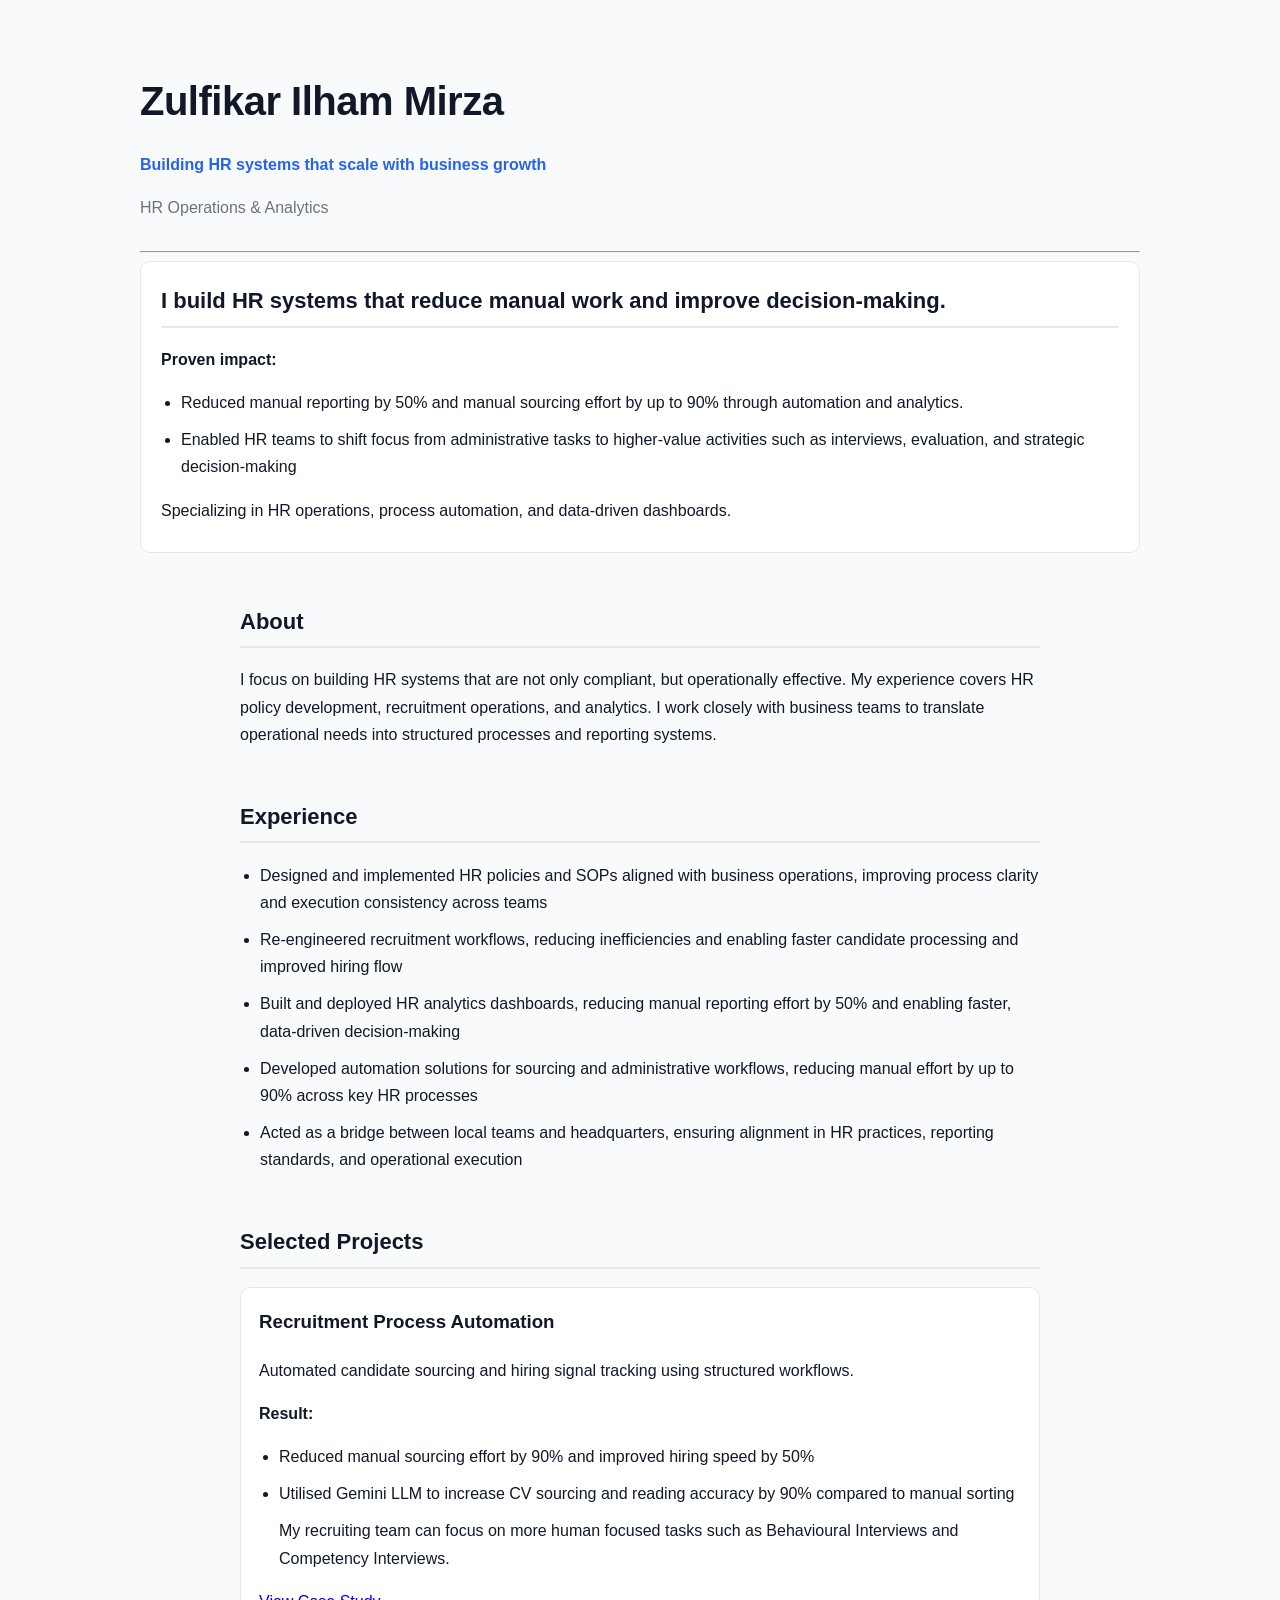
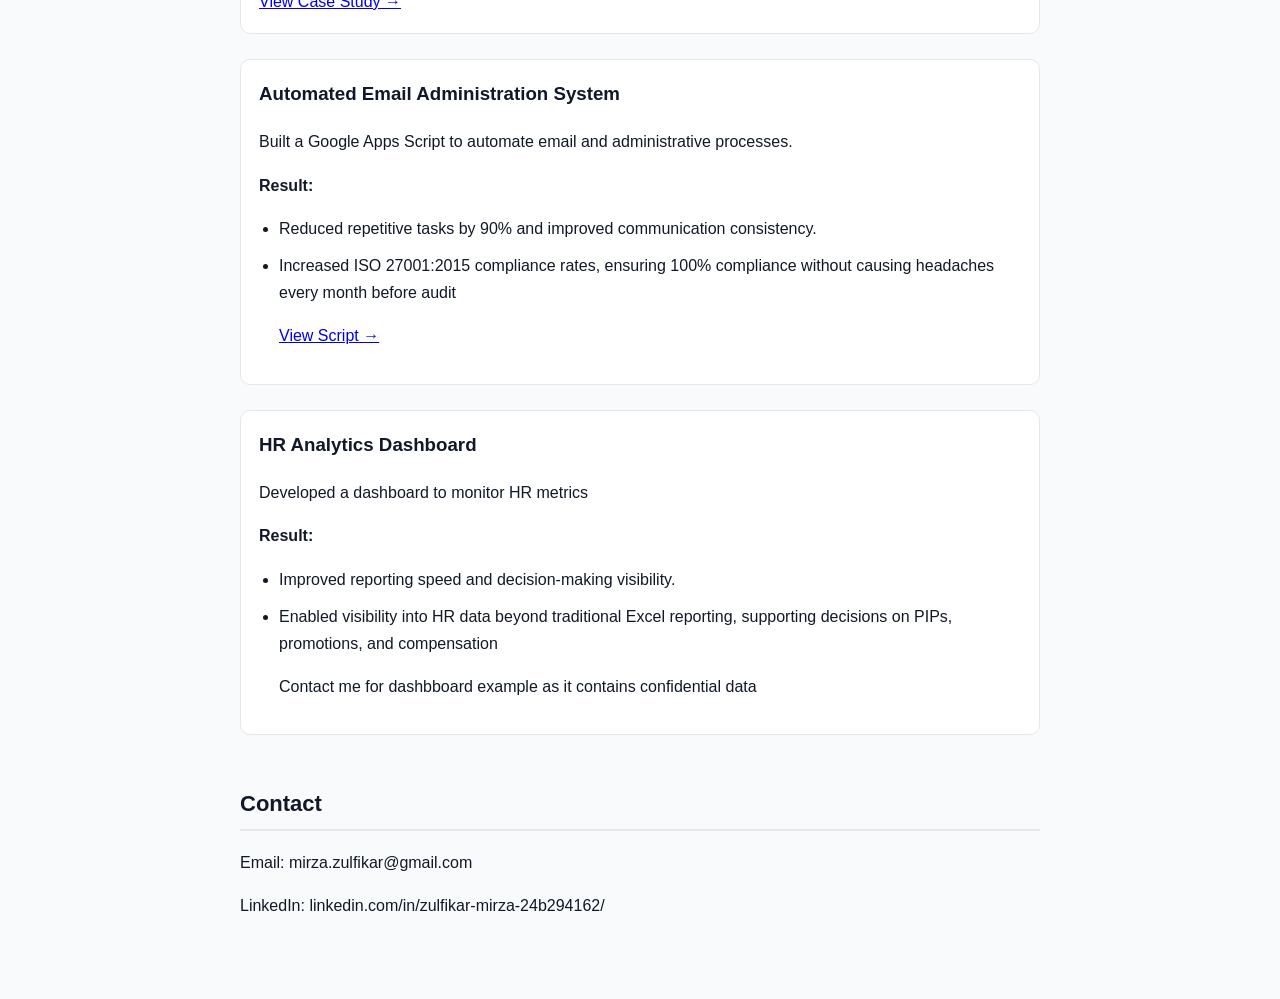
==== index.html @ e46f92af "Update index.html" ====
<!DOCTYPE html>
<html>
<head>
    <title>Zulfikar Ilham Mirza - Portfolio</title>
    <link rel="stylesheet" href="style.css">
</head>

<body>

    <header>
        <h1>Zulfikar Ilham Mirza</h1>
        <p style="color:#2563eb; font-weight:600;">
    Building HR systems that scale with business growth
</p>
        <p>HR Operations & Analytics</p>
        
    </header>
<hr>
    <section class="highlight">
    <h2>I build HR systems that reduce manual work and improve decision-making.</h2>
    
    <p><strong>Proven impact:</strong> 
       <ul>
        <li>Reduced manual reporting by 50% and manual sourcing effort by up to 90% through automation and analytics.</li>
        <li>Enabled HR teams to shift focus from administrative tasks to higher-value activities such as interviews, evaluation, and strategic decision-making</li>    
       </ul> 
        </p>
    
    <p>Specializing in HR operations, process automation, and data-driven dashboards.</p>
</section>
        
    <main>

        <section>
            <h2>About</h2>
            <p>
                I focus on building HR systems that are not only compliant, but operationally effective.
                My experience covers HR policy development, recruitment operations, and analytics.
                I work closely with business teams to translate operational needs into structured processes and reporting systems.
            </p>
        </section>

        <section>
            <section>
    <h2>Experience</h2>

    <ul>
        <li>
            Designed and implemented HR policies and SOPs aligned with business operations, improving process clarity and execution consistency across teams
        </li>

        <li>
            Re-engineered recruitment workflows, reducing inefficiencies and enabling faster candidate processing and improved hiring flow
        </li>

        <li>
            Built and deployed HR analytics dashboards, reducing manual reporting effort by 50% and enabling faster, data-driven decision-making
        </li>

        <li>
            Developed automation solutions for sourcing and administrative workflows, reducing manual effort by up to 90% across key HR processes
        </li>

        <li>
            Acted as a bridge between local teams and headquarters, ensuring alignment in HR practices, reporting standards, and operational execution
        </li>
    </ul>

</section>
            </ul>
        </section>

        <section>
            <h2>Selected Projects</h2>

            <div class="project">
                <h3>Recruitment Process Automation</h3>
                <p>Automated candidate sourcing and hiring signal tracking using structured workflows.</p>
                <p><strong>Result:</strong> 
                    <ul>
                        <li>Reduced manual sourcing effort by 90% and improved hiring speed by 50%</li>
                        <li>Utilised Gemini LLM to increase CV sourcing and reading accuracy by 90% compared to manual sorting</li>
                        <lu>My recruiting team can focus on more human focused tasks such as Behavioural Interviews and Competency Interviews.</lu>
                    </ul>
                    </p>
                <a href="recruitment-automation.html">View Case Study →</a>
            </div>

            <div class="project">
                <h3>Automated Email Administration System</h3>
                <p>Built a Google Apps Script to automate email and administrative processes.</p>
                <p><strong>Result:</strong> 
                <ul>
                    <li>Reduced repetitive tasks by 90% and improved communication consistency.</li>
                    <li>Increased ISO 27001:2015 compliance rates, ensuring 100% compliance without causing headaches every month before audit</li></p>
                <a href="https://script.google.com/d/1eYYJ3x8ikgfShOvGdtMZieb6TDx9QV2U18134g3CaYE_70Ubov03DNgL/edit?usp=drive_link" target="_blank">View Script →</a>
                </ul>
            </div>

            <div class="project">
                <h3>HR Analytics Dashboard</h3>
                <p>Developed a dashboard to monitor HR metrics</p>
                <p><strong>Result:</strong> 
                 <ul>
                    <li>Improved reporting speed and decision-making visibility.</li>
                    <li>Enabled visibility into HR data beyond traditional Excel reporting, supporting decisions on PIPs, promotions, and compensation</li>
                  <p>Contact me for dashbboard example as it contains confidential data</p>   
                 </p>
                
                 </ul>
            </div>

        </section>

        <section>
            <h2>Contact</h2>
            <p>Email: mirza.zulfikar@gmail.com</p>
            <p>LinkedIn: linkedin.com/in/zulfikar-mirza-24b294162/</p>
        </section>

    </main>

</body>
</html>
---- style.css ----
body {
    font-family: -apple-system, BlinkMacSystemFont, "Segoe UI", Roboto, Arial, sans-serif;
    background-color: #f9fafb;
    max-width: 1000px;
    margin: auto;
    padding: 40px 20px;
    line-height: 1.7;
    color: #111827;
}

main {
    max-width: 800px;
    margin: auto;
}

header p {
    color: #6b7280;
}

/* HEADER */
header {
    margin-bottom: 30px;
}

h1 {
    font-size: 40px;
    margin-bottom: 5px;
    letter-spacing: -0.5px;
}

header p {
    font-size: 16px;
    color: #6b7280;
}

/* HERO / HIGHLIGHT */
.highlight {
    background-color: #ffffff;
    padding: 20px;
    border-radius: 10px;
    border: 1px solid #e5e7eb;
    margin-bottom: 40px;
}

.highlight h2 {
    margin-top: 0;
    font-size: 22px;
}

.highlight p {
    margin: 8px 0;
}

/* SECTIONS */
section {
    margin-bottom: 40px;
}

h2 {
    margin-top: 50px;
    font-size: 22px;
    font-weight: 700;
    border-bottom: 2px solid #e5e7eb;
    padding-bottom: 6px;
}
/* LISTS */
ul {
    padding-left: 20px;
}

li {
    margin-bottom: 10px;
}

/* PROJECT CARDS */
.project {
    margin-bottom: 25px;
    padding: 18px;
    border-radius: 10px;
    background-color: #ffffff;
    border: 1px solid #e5e7eb;
    transition: transform 0.15s ease, box-shadow 0.15s ease;
}

.project:hover {
    transform: translateY(-3px);
    box-shadow: 0 10px 20px rgba(0,0,0,0.05);
}

.project h3 {
    margin-top: 0;
}

/* LINKS */
project a {
    display: inline-block;
    margin-top: 10px;
    padding: 6px 10px;
    background-color: #2563eb;
    color: white;
    border-radius: 6px;
    font-size: 14px;
}

.project a:hover {
    background-color: #1d4ed8;
}

a:hover {
    text-decoration: underline;
}

.architecture {
    display: flex;
    flex-wrap: wrap;
    gap: 10px;
    margin-top: 15px;
}

.architecture div {
    padding: 10px 15px;
    background-color: #eef2ff;
    border: 1px solid #c7d2fe;
    border-radius: 8px;
    font-size: 14px;
}
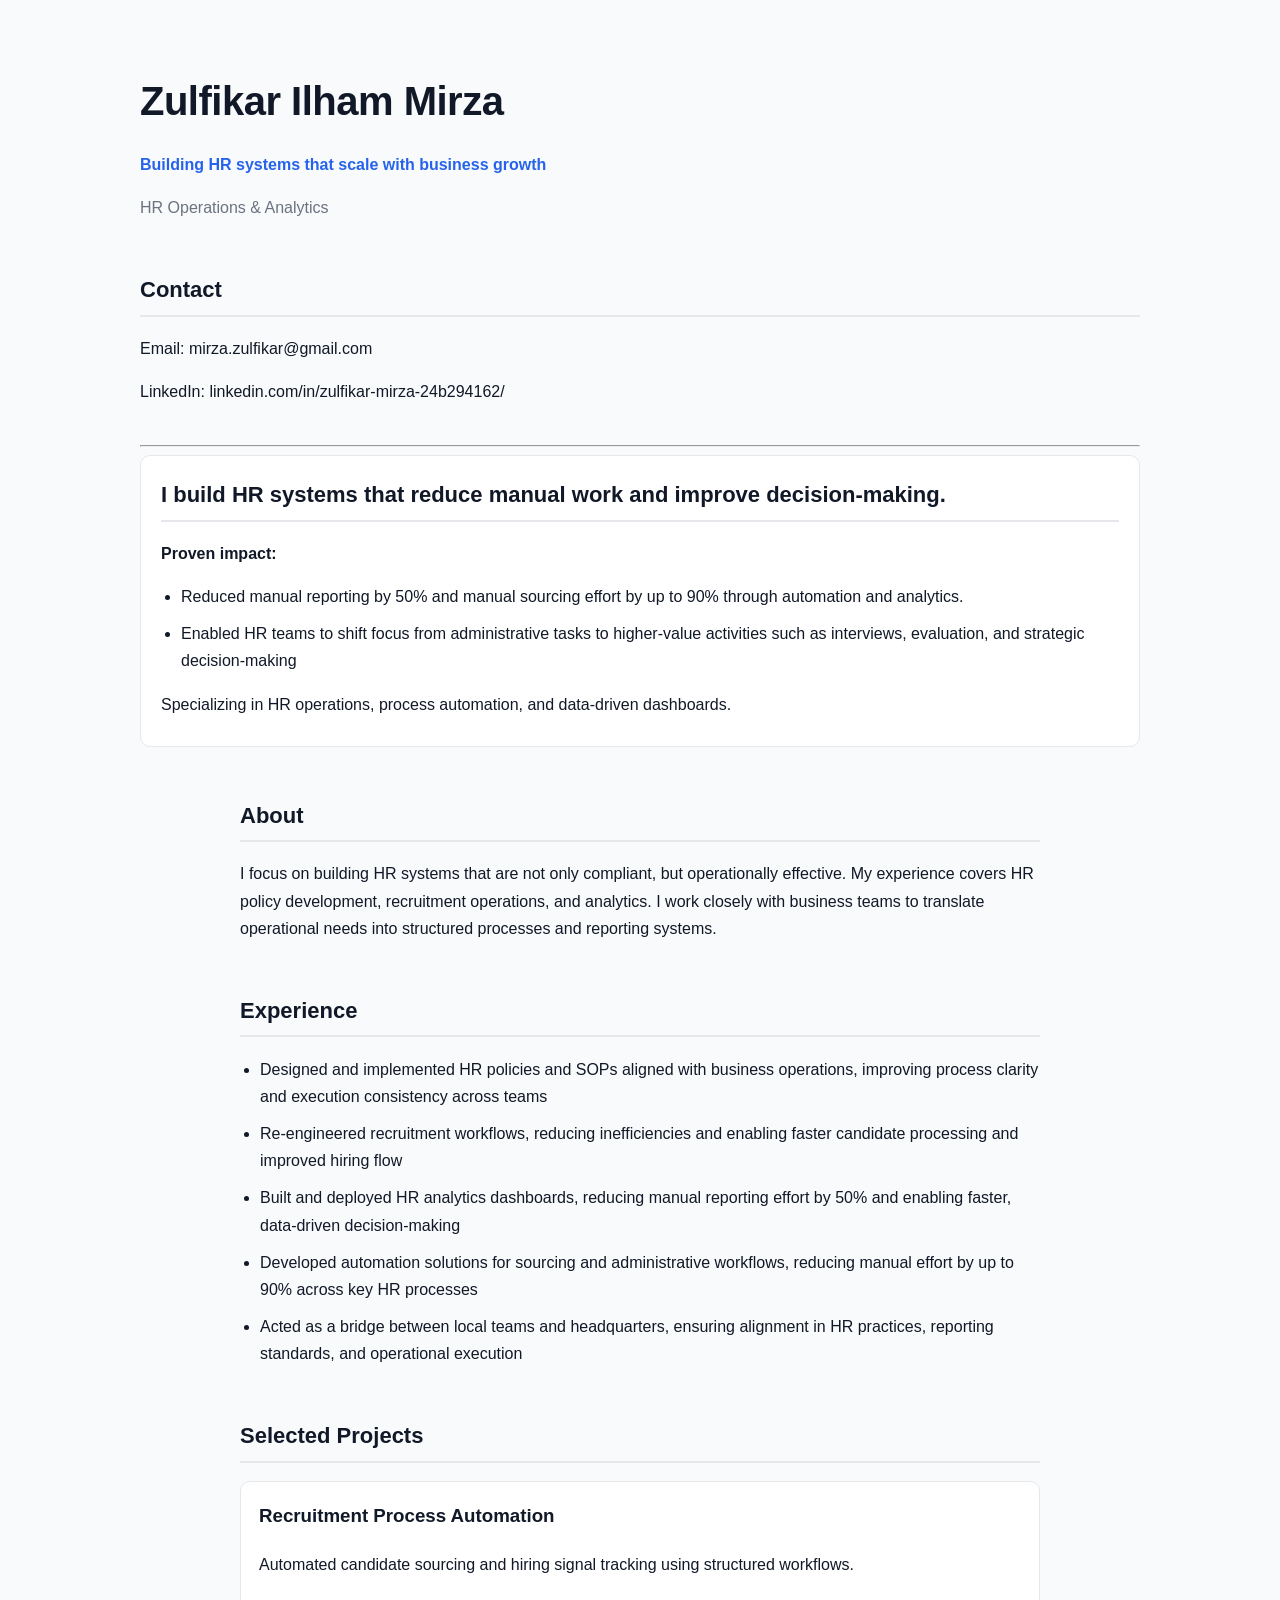
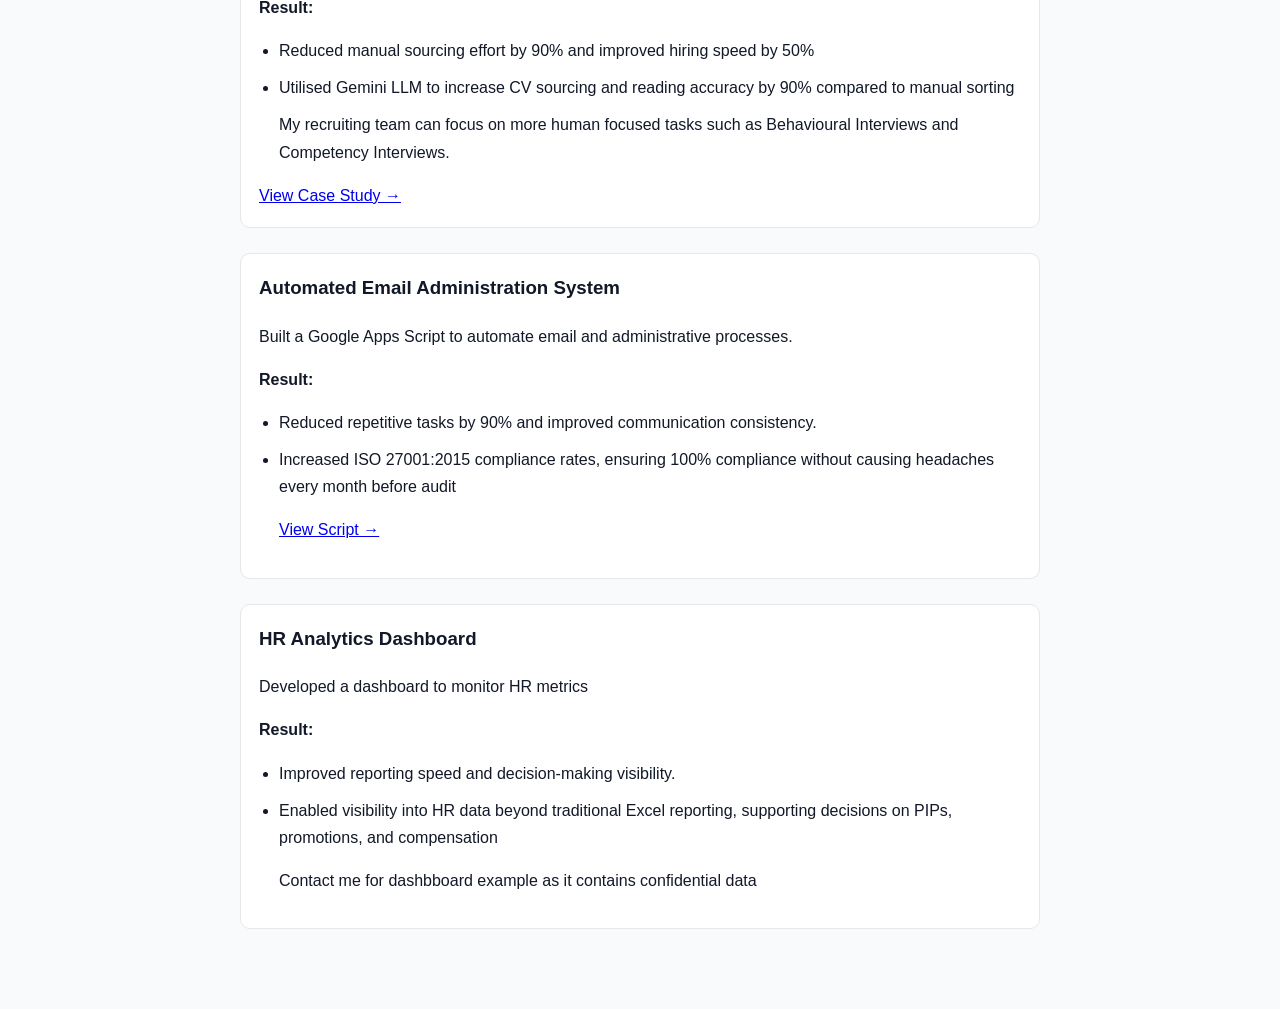
==== commit 84c1a4a4: "Update index.html" ====
--- a/index.html
+++ b/index.html
@@ -4,7 +4,7 @@
     <title>Zulfikar Ilham Mirza - Portfolio</title>
     <link rel="stylesheet" href="style.css">
 </head>
-
+     
 <body>
 
     <header>
@@ -15,6 +15,11 @@
         <p>HR Operations & Analytics</p>
         
     </header>
+     <section>
+            <h2>Contact</h2>
+            <p>Email: mirza.zulfikar@gmail.com</p>
+            <p>LinkedIn: linkedin.com/in/zulfikar-mirza-24b294162/</p>
+        </section>
 <hr>
     <section class="highlight">
     <h2>I build HR systems that reduce manual work and improve decision-making.</h2>
@@ -112,12 +117,6 @@
 
         </section>
 
-        <section>
-            <h2>Contact</h2>
-            <p>Email: mirza.zulfikar@gmail.com</p>
-            <p>LinkedIn: linkedin.com/in/zulfikar-mirza-24b294162/</p>
-        </section>
-
     </main>
 
 </body>
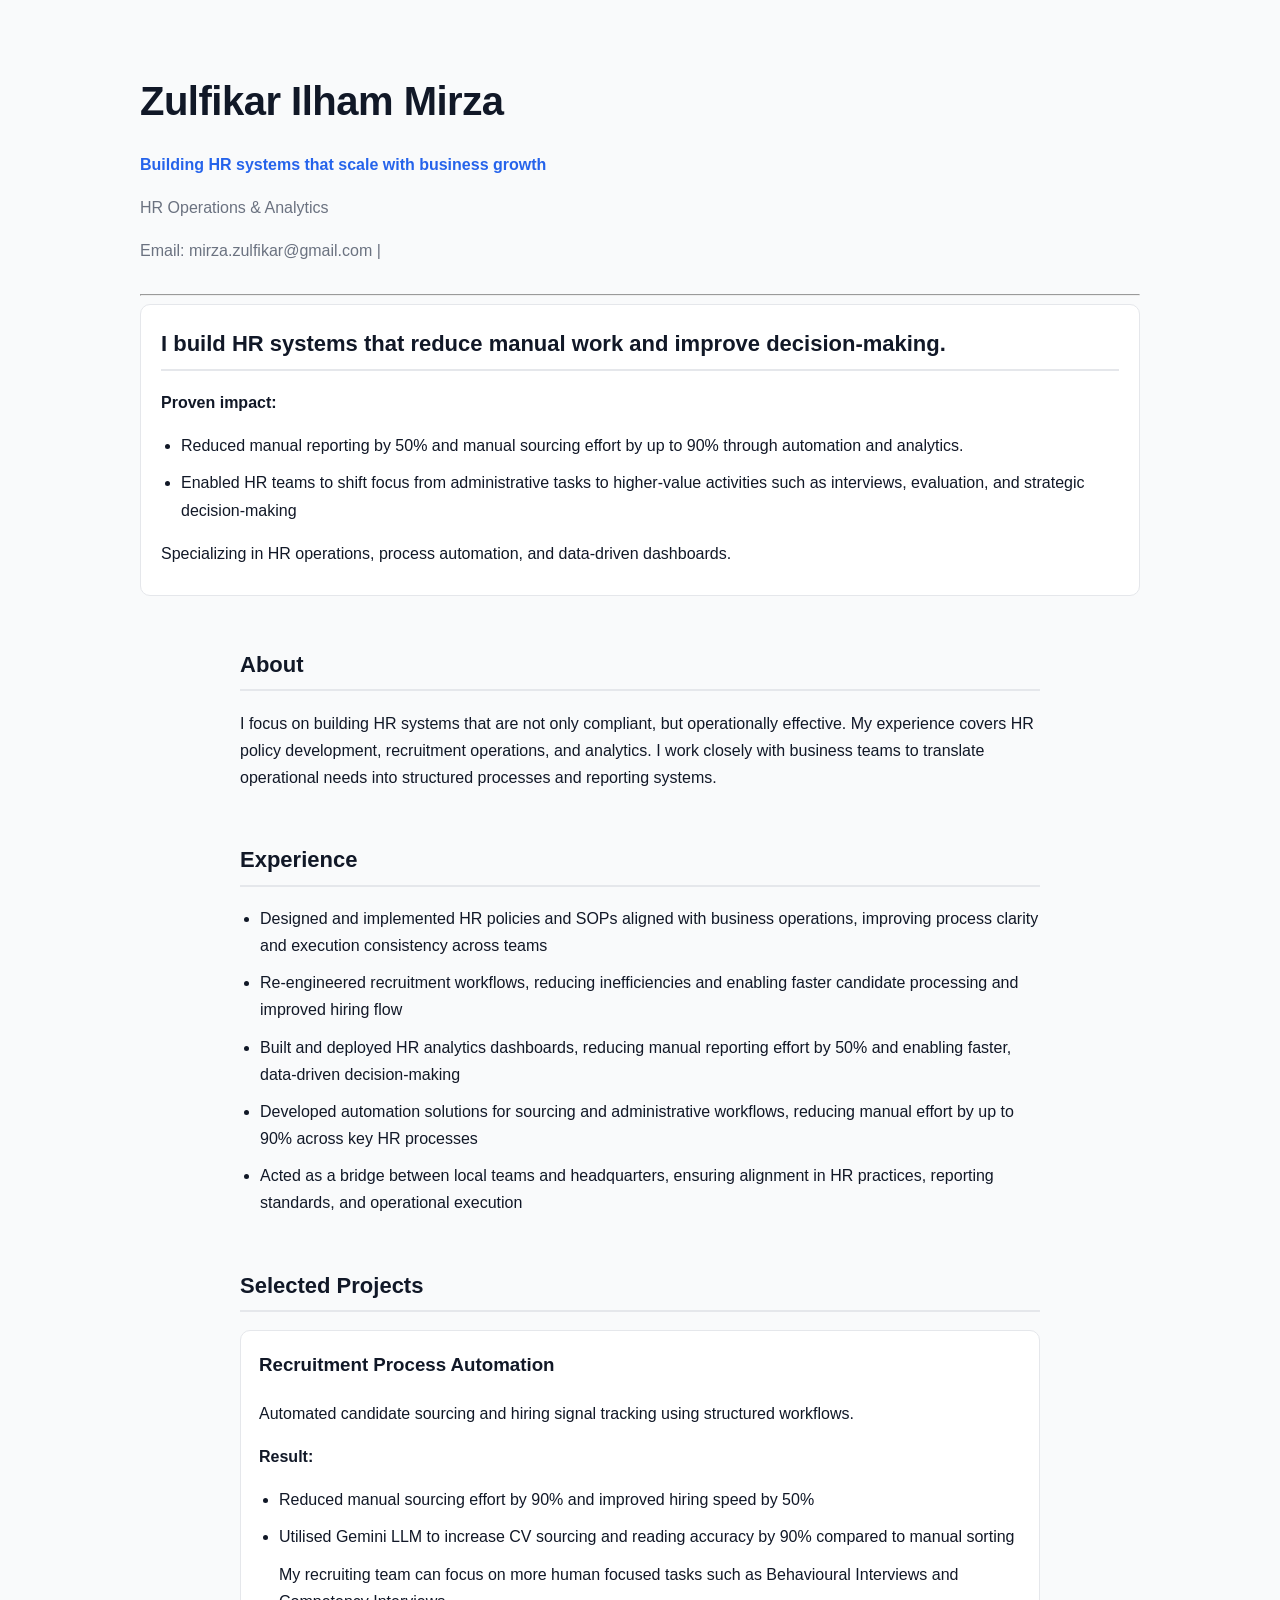
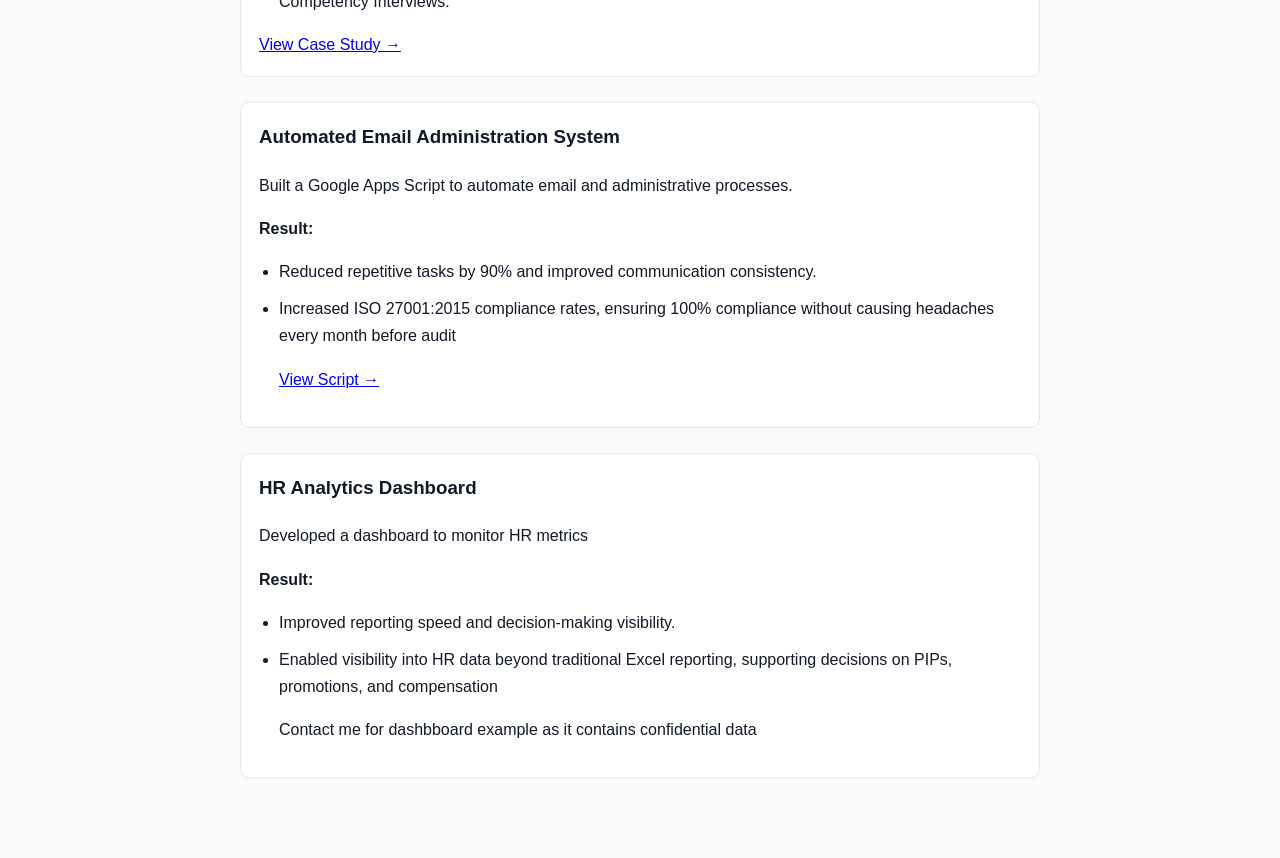
==== commit f50c302b: "Update index.html" ====
--- a/index.html
+++ b/index.html
@@ -13,13 +13,12 @@
     Building HR systems that scale with business growth
 </p>
         <p>HR Operations & Analytics</p>
-        
+        <p>Email: mirza.zulfikar@gmail.com | <a href: "linkedin.com/in/zulfikar-mirza-24b294162/" LinkedIn </a> </p>
+            
     </header>
-     <section>
-            <h2>Contact</h2>
-            <p>Email: mirza.zulfikar@gmail.com</p>
-            <p>LinkedIn: linkedin.com/in/zulfikar-mirza-24b294162/</p>
-        </section>
+    
+            
+       
 <hr>
     <section class="highlight">
     <h2>I build HR systems that reduce manual work and improve decision-making.</h2>
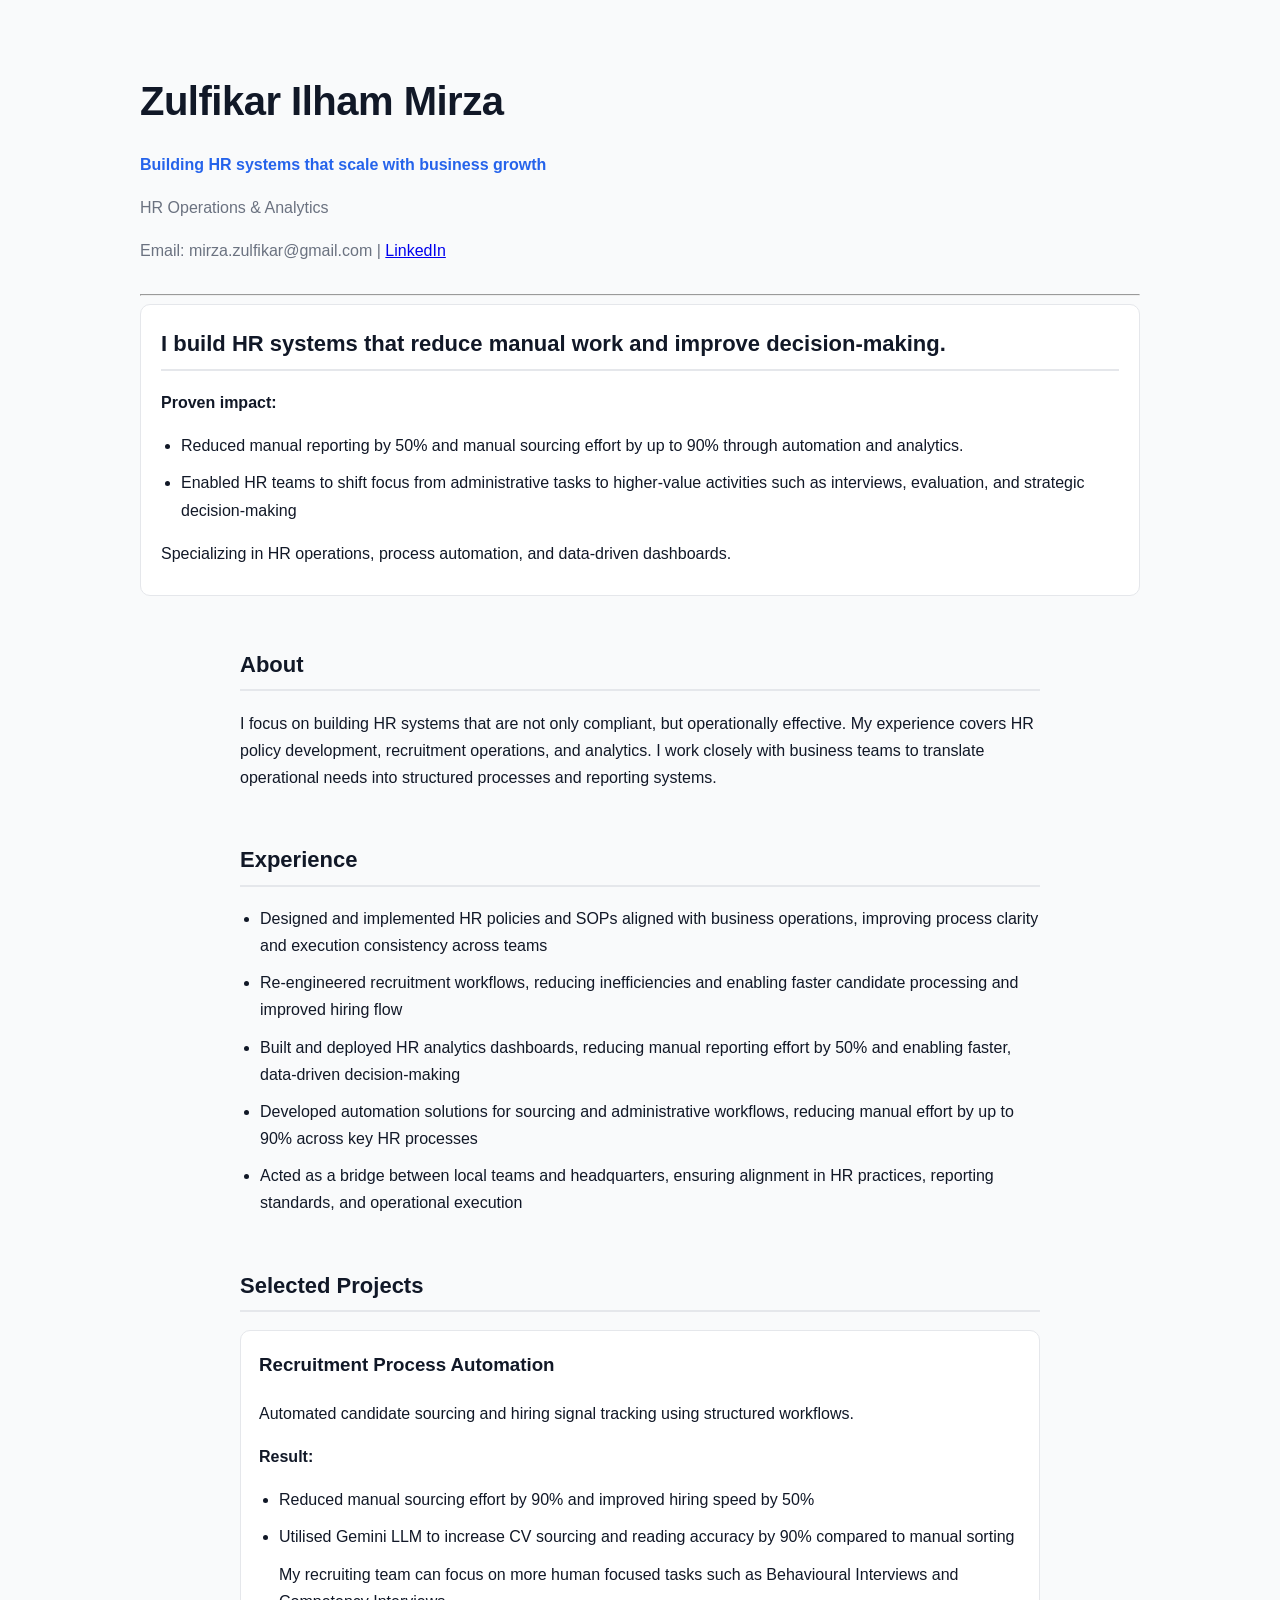
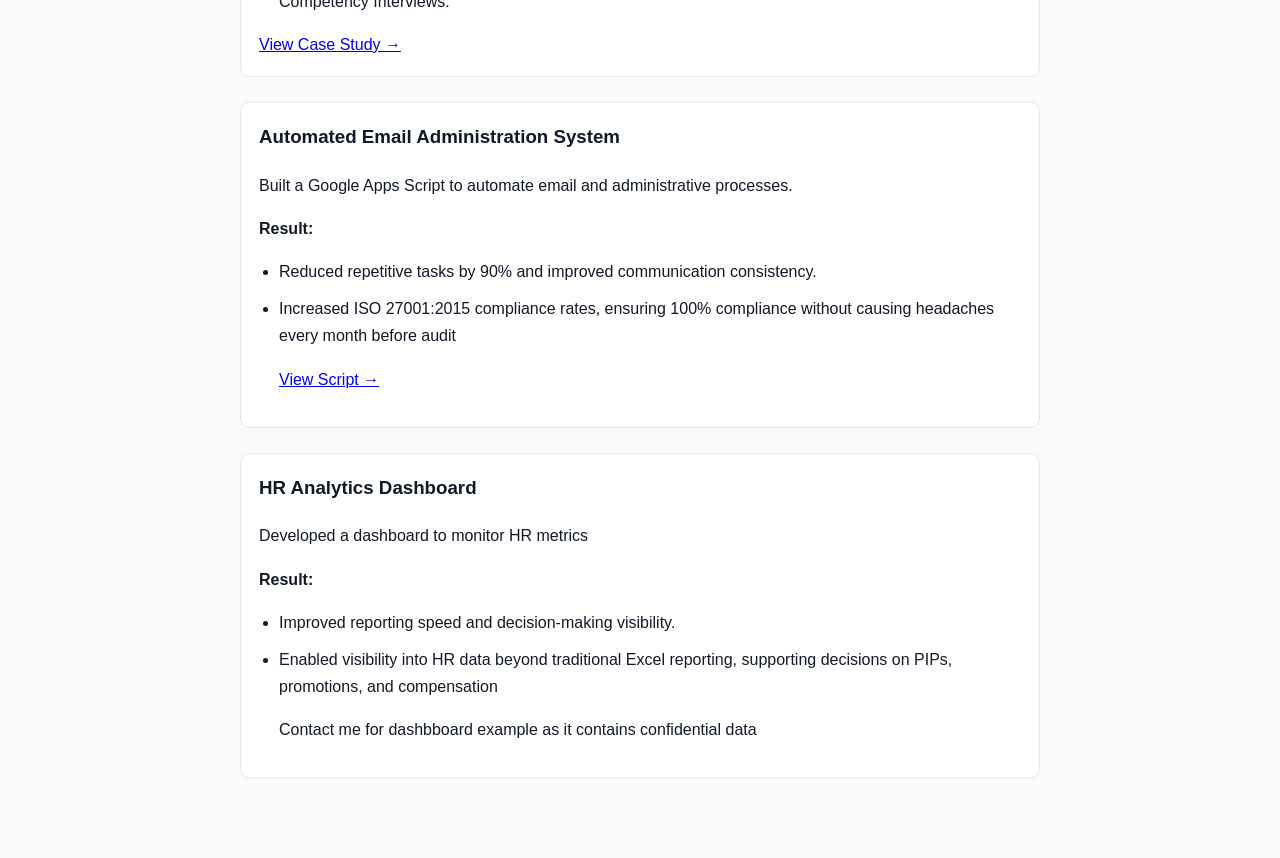
==== commit e87cc726: "Update index.html" ====
--- a/index.html
+++ b/index.html
@@ -13,7 +13,7 @@
     Building HR systems that scale with business growth
 </p>
         <p>HR Operations & Analytics</p>
-        <p>Email: mirza.zulfikar@gmail.com | <a href: "linkedin.com/in/zulfikar-mirza-24b294162/" LinkedIn </a> </p>
+        <p>Email: mirza.zulfikar@gmail.com | <a href = "linkedin.com/in/zulfikar-mirza-24b294162/" > LinkedIn </a> </p>
             
     </header>
     
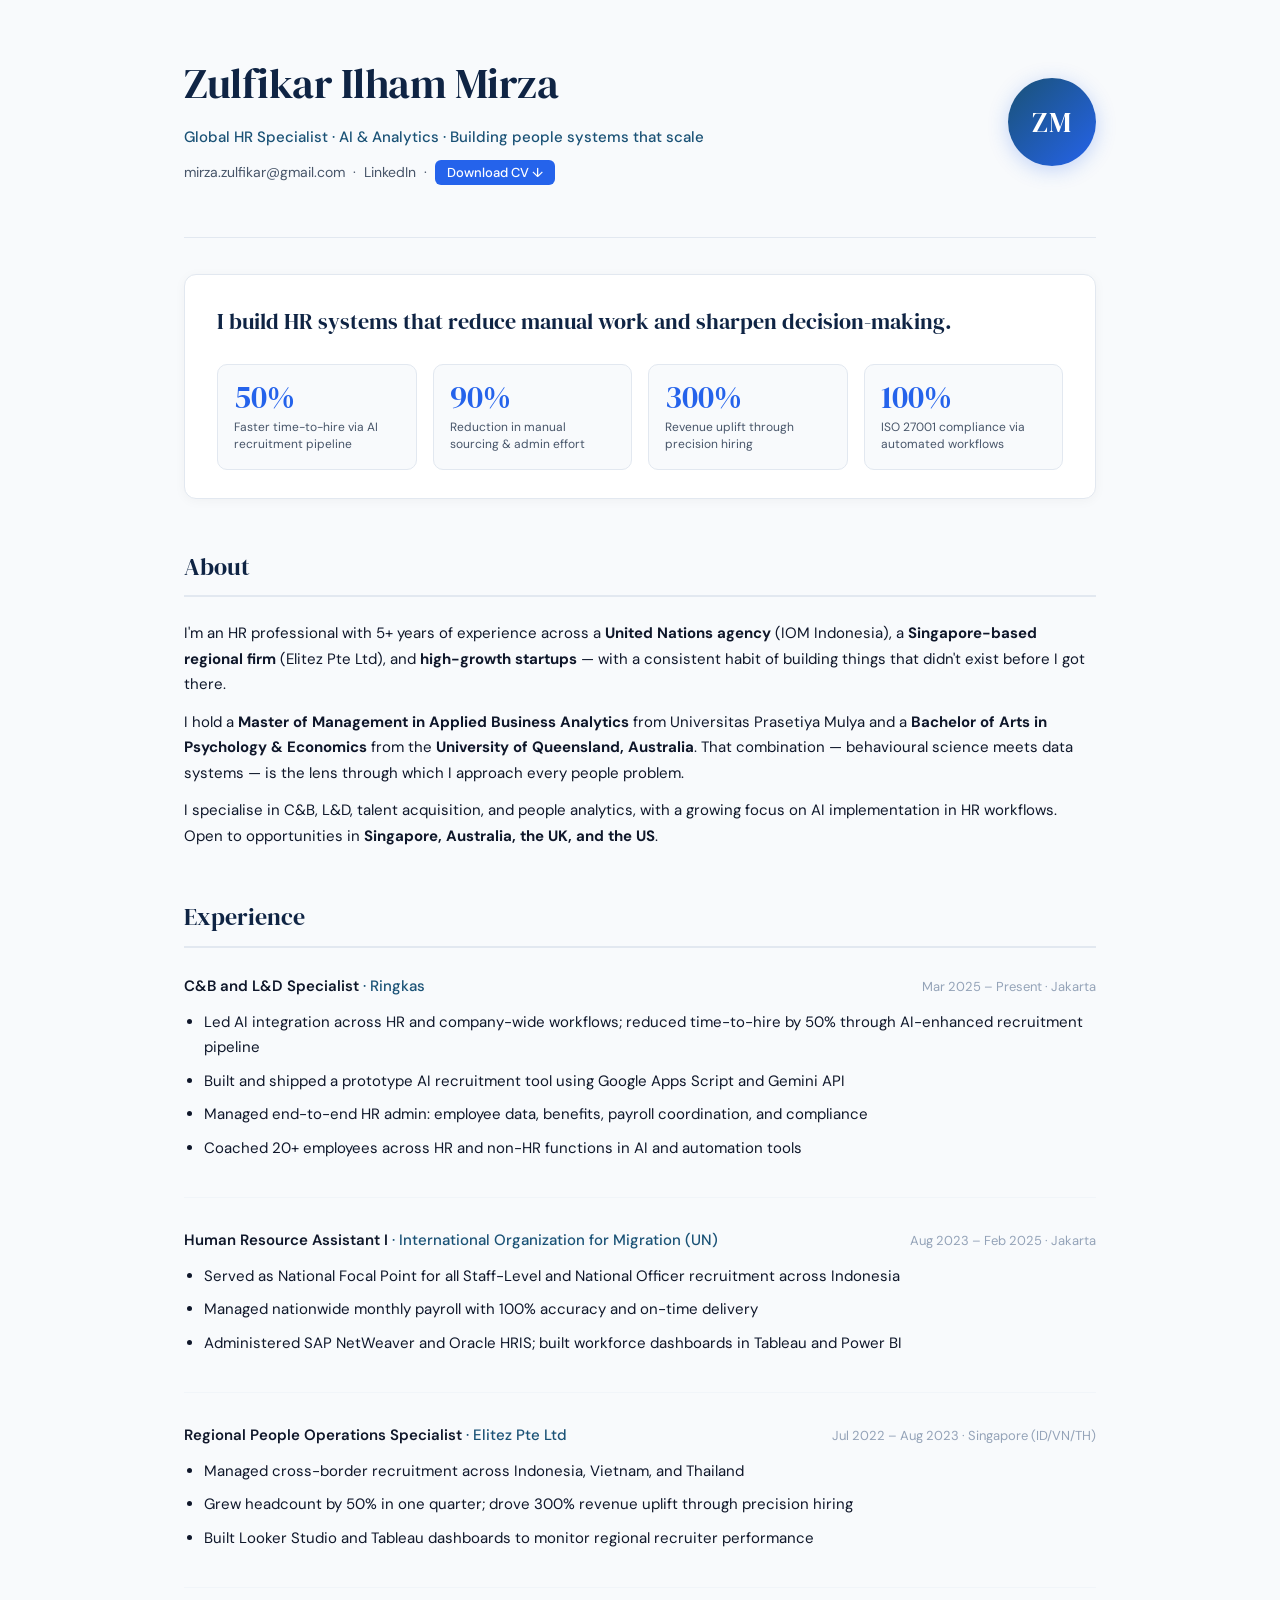
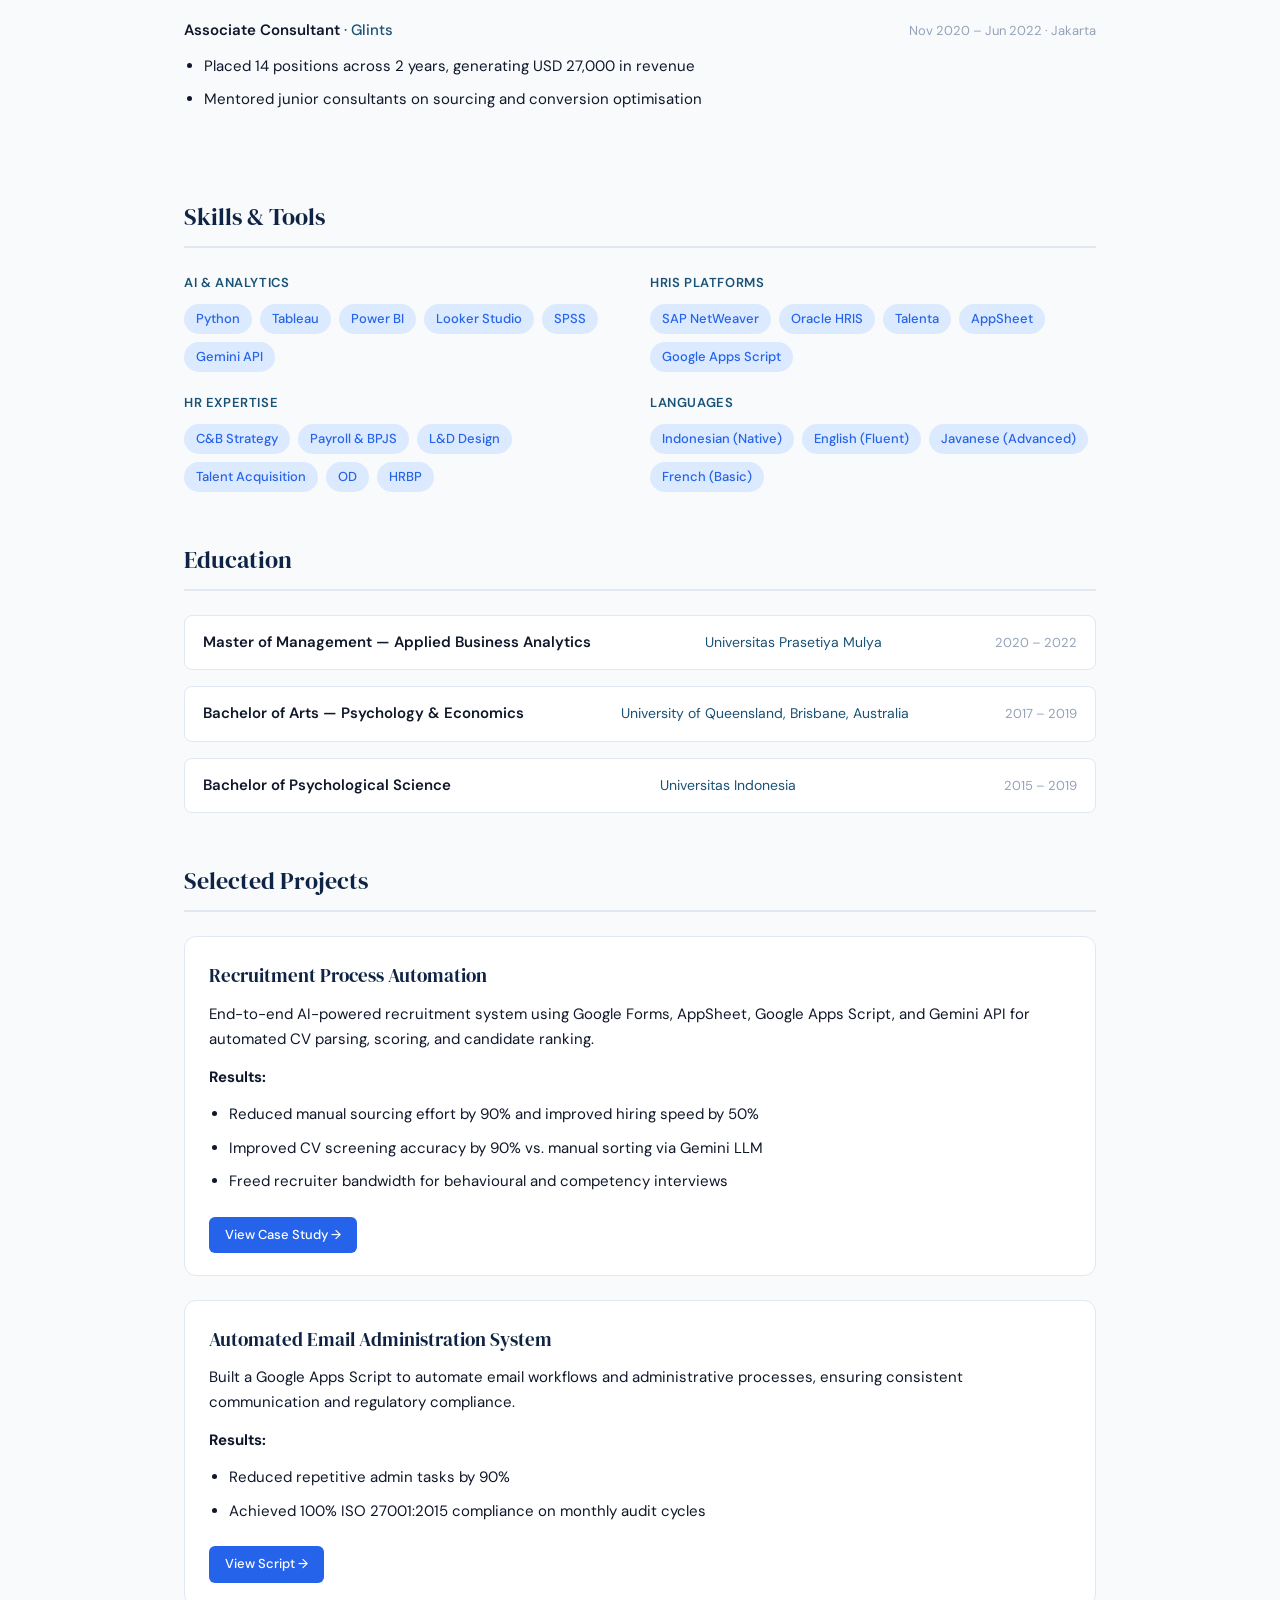
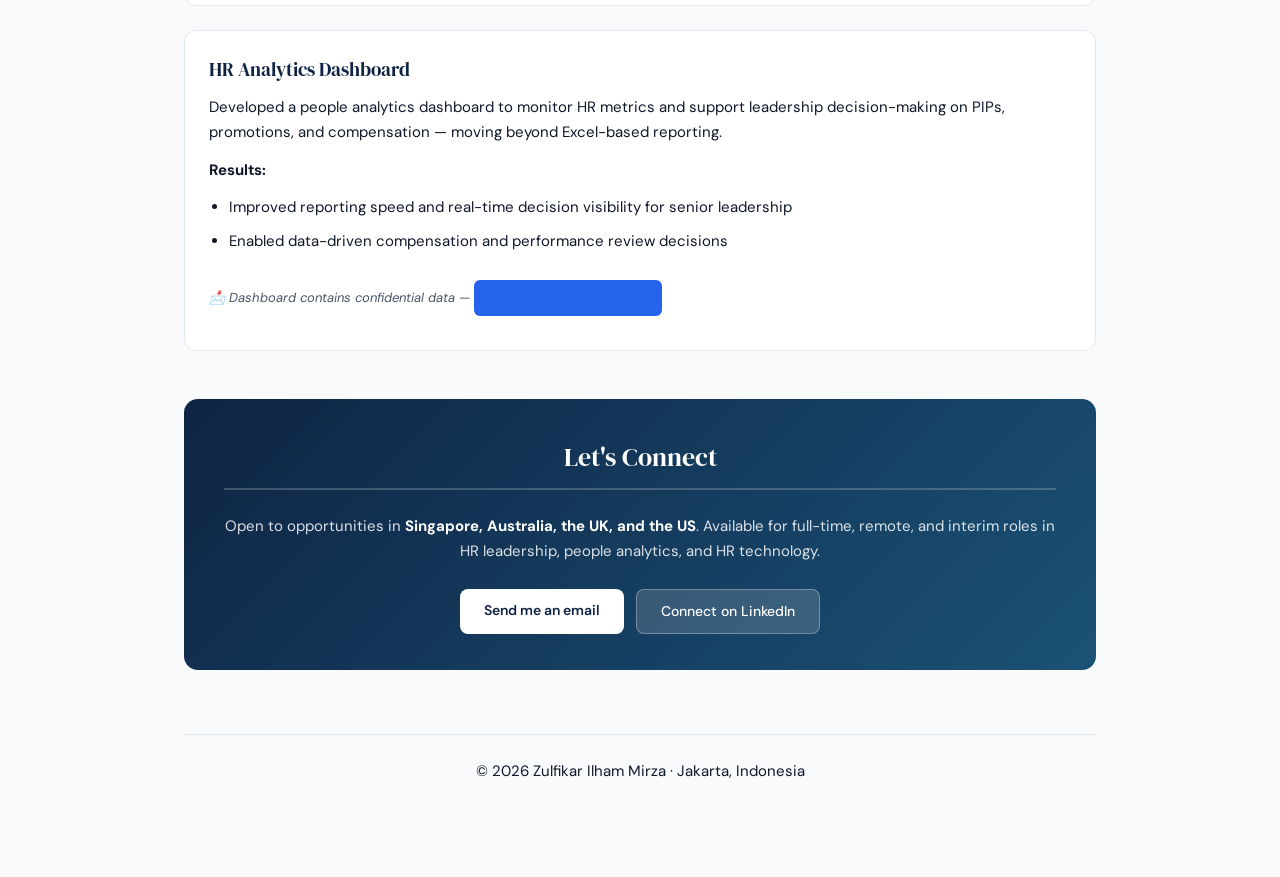
==== commit ba732e54: "Update index.html -Claude" ====
--- a/index.html
+++ b/index.html
@@ -1,77 +1,188 @@
 <!DOCTYPE html>
-<html>
+<html lang="en">
 <head>
-    <title>Zulfikar Ilham Mirza - Portfolio</title>
+    <meta charset="UTF-8">
+    <meta name="viewport" content="width=device-width, initial-scale=1.0">
+    <title>Zulfikar Ilham Mirza — HR Systems & People Analytics</title>
     <link rel="stylesheet" href="style.css">
+    <link rel="preconnect" href="https://fonts.googleapis.com">
+    <link href="https://fonts.googleapis.com/css2?family=DM+Serif+Display&family=DM+Sans:wght@300;400;500;600&display=swap" rel="stylesheet">
 </head>
-     
 <body>
 
     <header>
-        <h1>Zulfikar Ilham Mirza</h1>
-        <p style="color:#2563eb; font-weight:600;">
-    Building HR systems that scale with business growth
-</p>
-        <p>HR Operations & Analytics</p>
-        <p>Email: mirza.zulfikar@gmail.com | <a href = "linkedin.com/in/zulfikar-mirza-24b294162/" > LinkedIn </a> </p>
-            
+        <div class="header-inner">
+            <div class="header-text">
+                <h1>Zulfikar Ilham Mirza</h1>
+                <p class="tagline">Global HR Specialist · AI & Analytics · Building people systems that scale</p>
+                <p class="contact-line">
+                    <a href="mailto:mirza.zulfikar@gmail.com">mirza.zulfikar@gmail.com</a> &nbsp;·&nbsp;
+                    <a href="https://www.linkedin.com/in/zulfikar-mirza-24b294162/" target="_blank">LinkedIn</a> &nbsp;·&nbsp;
+                    <a href="Zulfikar_CV_International_2026.pdf" class="cv-btn" download>Download CV ↓</a>
+                </p>
+            </div>
+            <div class="header-photo">
+                <div class="photo-placeholder">ZM</div>
+            </div>
+        </div>
     </header>
-    
-            
-       
-<hr>
+
+    <hr>
+
     <section class="highlight">
-    <h2>I build HR systems that reduce manual work and improve decision-making.</h2>
-    
-    <p><strong>Proven impact:</strong> 
-       <ul>
-        <li>Reduced manual reporting by 50% and manual sourcing effort by up to 90% through automation and analytics.</li>
-        <li>Enabled HR teams to shift focus from administrative tasks to higher-value activities such as interviews, evaluation, and strategic decision-making</li>    
-       </ul> 
-        </p>
-    
-    <p>Specializing in HR operations, process automation, and data-driven dashboards.</p>
-</section>
-        
+        <h2>I build HR systems that reduce manual work and sharpen decision-making.</h2>
+        <div class="impact-grid">
+            <div class="impact-card">
+                <span class="impact-num">50%</span>
+                <span class="impact-label">Faster time-to-hire via AI recruitment pipeline</span>
+            </div>
+            <div class="impact-card">
+                <span class="impact-num">90%</span>
+                <span class="impact-label">Reduction in manual sourcing & admin effort</span>
+            </div>
+            <div class="impact-card">
+                <span class="impact-num">300%</span>
+                <span class="impact-label">Revenue uplift through precision hiring</span>
+            </div>
+            <div class="impact-card">
+                <span class="impact-num">100%</span>
+                <span class="impact-label">ISO 27001 compliance via automated workflows</span>
+            </div>
+        </div>
+    </section>
+
     <main>
 
         <section>
             <h2>About</h2>
             <p>
-                I focus on building HR systems that are not only compliant, but operationally effective.
-                My experience covers HR policy development, recruitment operations, and analytics.
-                I work closely with business teams to translate operational needs into structured processes and reporting systems.
+                I'm an HR professional with 5+ years of experience across a <strong>United Nations agency</strong> (IOM Indonesia), a <strong>Singapore-based regional firm</strong> (Elitez Pte Ltd), and <strong>high-growth startups</strong> — with a consistent habit of building things that didn't exist before I got there.
             </p>
-        </section>
-
-        <section>
-            <section>
-    <h2>Experience</h2>
-
-    <ul>
-        <li>
-            Designed and implemented HR policies and SOPs aligned with business operations, improving process clarity and execution consistency across teams
-        </li>
-
-        <li>
-            Re-engineered recruitment workflows, reducing inefficiencies and enabling faster candidate processing and improved hiring flow
-        </li>
-
-        <li>
-            Built and deployed HR analytics dashboards, reducing manual reporting effort by 50% and enabling faster, data-driven decision-making
-        </li>
-
-        <li>
-            Developed automation solutions for sourcing and administrative workflows, reducing manual effort by up to 90% across key HR processes
-        </li>
-
-        <li>
-            Acted as a bridge between local teams and headquarters, ensuring alignment in HR practices, reporting standards, and operational execution
-        </li>
-    </ul>
-
-</section>
-            </ul>
+            <p>
+                I hold a <strong>Master of Management in Applied Business Analytics</strong> from Universitas Prasetiya Mulya and a <strong>Bachelor of Arts in Psychology & Economics</strong> from the <strong>University of Queensland, Australia</strong>. That combination — behavioural science meets data systems — is the lens through which I approach every people problem.
+            </p>
+            <p>
+                I specialise in C&B, L&D, talent acquisition, and people analytics, with a growing focus on AI implementation in HR workflows. Open to opportunities in <strong>Singapore, Australia, the UK, and the US</strong>.
+            </p>
+        </section>
+
+        <section>
+            <h2>Experience</h2>
+
+            <div class="exp-item">
+                <div class="exp-header">
+                    <div>
+                        <span class="exp-title">C&B and L&D Specialist</span>
+                        <span class="exp-company">· Ringkas</span>
+                    </div>
+                    <span class="exp-date">Mar 2025 – Present · Jakarta</span>
+                </div>
+                <ul>
+                    <li>Led AI integration across HR and company-wide workflows; reduced time-to-hire by 50% through AI-enhanced recruitment pipeline</li>
+                    <li>Built and shipped a prototype AI recruitment tool using Google Apps Script and Gemini API</li>
+                    <li>Managed end-to-end HR admin: employee data, benefits, payroll coordination, and compliance</li>
+                    <li>Coached 20+ employees across HR and non-HR functions in AI and automation tools</li>
+                </ul>
+            </div>
+
+            <div class="exp-item">
+                <div class="exp-header">
+                    <div>
+                        <span class="exp-title">Human Resource Assistant I</span>
+                        <span class="exp-company">· International Organization for Migration (UN)</span>
+                    </div>
+                    <span class="exp-date">Aug 2023 – Feb 2025 · Jakarta</span>
+                </div>
+                <ul>
+                    <li>Served as National Focal Point for all Staff-Level and National Officer recruitment across Indonesia</li>
+                    <li>Managed nationwide monthly payroll with 100% accuracy and on-time delivery</li>
+                    <li>Administered SAP NetWeaver and Oracle HRIS; built workforce dashboards in Tableau and Power BI</li>
+                </ul>
+            </div>
+
+            <div class="exp-item">
+                <div class="exp-header">
+                    <div>
+                        <span class="exp-title">Regional People Operations Specialist</span>
+                        <span class="exp-company">· Elitez Pte Ltd</span>
+                    </div>
+                    <span class="exp-date">Jul 2022 – Aug 2023 · Singapore (ID/VN/TH)</span>
+                </div>
+                <ul>
+                    <li>Managed cross-border recruitment across Indonesia, Vietnam, and Thailand</li>
+                    <li>Grew headcount by 50% in one quarter; drove 300% revenue uplift through precision hiring</li>
+                    <li>Built Looker Studio and Tableau dashboards to monitor regional recruiter performance</li>
+                </ul>
+            </div>
+
+            <div class="exp-item">
+                <div class="exp-header">
+                    <div>
+                        <span class="exp-title">Associate Consultant</span>
+                        <span class="exp-company">· Glints</span>
+                    </div>
+                    <span class="exp-date">Nov 2020 – Jun 2022 · Jakarta</span>
+                </div>
+                <ul>
+                    <li>Placed 14 positions across 2 years, generating USD 27,000 in revenue</li>
+                    <li>Mentored junior consultants on sourcing and conversion optimisation</li>
+                </ul>
+            </div>
+        </section>
+
+        <section>
+            <h2>Skills & Tools</h2>
+            <div class="skills-grid">
+                <div class="skill-group">
+                    <h4>AI & Analytics</h4>
+                    <div class="tags">
+                        <span>Python</span><span>Tableau</span><span>Power BI</span>
+                        <span>Looker Studio</span><span>SPSS</span><span>Gemini API</span>
+                    </div>
+                </div>
+                <div class="skill-group">
+                    <h4>HRIS Platforms</h4>
+                    <div class="tags">
+                        <span>SAP NetWeaver</span><span>Oracle HRIS</span>
+                        <span>Talenta</span><span>AppSheet</span><span>Google Apps Script</span>
+                    </div>
+                </div>
+                <div class="skill-group">
+                    <h4>HR Expertise</h4>
+                    <div class="tags">
+                        <span>C&B Strategy</span><span>Payroll & BPJS</span><span>L&D Design</span>
+                        <span>Talent Acquisition</span><span>OD</span><span>HRBP</span>
+                    </div>
+                </div>
+                <div class="skill-group">
+                    <h4>Languages</h4>
+                    <div class="tags">
+                        <span>Indonesian (Native)</span><span>English (Fluent)</span>
+                        <span>Javanese (Advanced)</span><span>French (Basic)</span>
+                    </div>
+                </div>
+            </div>
+        </section>
+
+        <section>
+            <h2>Education</h2>
+            <div class="edu-grid">
+                <div class="edu-item">
+                    <div class="edu-degree">Master of Management — Applied Business Analytics</div>
+                    <div class="edu-school">Universitas Prasetiya Mulya</div>
+                    <div class="edu-year">2020 – 2022</div>
+                </div>
+                <div class="edu-item">
+                    <div class="edu-degree">Bachelor of Arts — Psychology & Economics</div>
+                    <div class="edu-school">University of Queensland, Brisbane, Australia</div>
+                    <div class="edu-year">2017 – 2019</div>
+                </div>
+                <div class="edu-item">
+                    <div class="edu-degree">Bachelor of Psychological Science</div>
+                    <div class="edu-school">Universitas Indonesia</div>
+                    <div class="edu-year">2015 – 2019</div>
+                </div>
+            </div>
         </section>
 
         <section>
@@ -79,44 +190,54 @@
 
             <div class="project">
                 <h3>Recruitment Process Automation</h3>
-                <p>Automated candidate sourcing and hiring signal tracking using structured workflows.</p>
-                <p><strong>Result:</strong> 
-                    <ul>
-                        <li>Reduced manual sourcing effort by 90% and improved hiring speed by 50%</li>
-                        <li>Utilised Gemini LLM to increase CV sourcing and reading accuracy by 90% compared to manual sorting</li>
-                        <lu>My recruiting team can focus on more human focused tasks such as Behavioural Interviews and Competency Interviews.</lu>
-                    </ul>
-                    </p>
+                <p>End-to-end AI-powered recruitment system using Google Forms, AppSheet, Google Apps Script, and Gemini API for automated CV parsing, scoring, and candidate ranking.</p>
+                <p><strong>Results:</strong></p>
+                <ul>
+                    <li>Reduced manual sourcing effort by 90% and improved hiring speed by 50%</li>
+                    <li>Improved CV screening accuracy by 90% vs. manual sorting via Gemini LLM</li>
+                    <li>Freed recruiter bandwidth for behavioural and competency interviews</li>
+                </ul>
                 <a href="recruitment-automation.html">View Case Study →</a>
             </div>
 
             <div class="project">
                 <h3>Automated Email Administration System</h3>
-                <p>Built a Google Apps Script to automate email and administrative processes.</p>
-                <p><strong>Result:</strong> 
-                <ul>
-                    <li>Reduced repetitive tasks by 90% and improved communication consistency.</li>
-                    <li>Increased ISO 27001:2015 compliance rates, ensuring 100% compliance without causing headaches every month before audit</li></p>
+                <p>Built a Google Apps Script to automate email workflows and administrative processes, ensuring consistent communication and regulatory compliance.</p>
+                <p><strong>Results:</strong></p>
+                <ul>
+                    <li>Reduced repetitive admin tasks by 90%</li>
+                    <li>Achieved 100% ISO 27001:2015 compliance on monthly audit cycles</li>
+                </ul>
                 <a href="https://script.google.com/d/1eYYJ3x8ikgfShOvGdtMZieb6TDx9QV2U18134g3CaYE_70Ubov03DNgL/edit?usp=drive_link" target="_blank">View Script →</a>
-                </ul>
             </div>
 
             <div class="project">
                 <h3>HR Analytics Dashboard</h3>
-                <p>Developed a dashboard to monitor HR metrics</p>
-                <p><strong>Result:</strong> 
-                 <ul>
-                    <li>Improved reporting speed and decision-making visibility.</li>
-                    <li>Enabled visibility into HR data beyond traditional Excel reporting, supporting decisions on PIPs, promotions, and compensation</li>
-                  <p>Contact me for dashbboard example as it contains confidential data</p>   
-                 </p>
-                
-                 </ul>
-            </div>
-
+                <p>Developed a people analytics dashboard to monitor HR metrics and support leadership decision-making on PIPs, promotions, and compensation — moving beyond Excel-based reporting.</p>
+                <p><strong>Results:</strong></p>
+                <ul>
+                    <li>Improved reporting speed and real-time decision visibility for senior leadership</li>
+                    <li>Enabled data-driven compensation and performance review decisions</li>
+                </ul>
+                <p class="confidential">📩 Dashboard contains confidential data — <a href="mailto:mirza.zulfikar@gmail.com">request access via email</a></p>
+            </div>
+
+        </section>
+
+        <section class="cta-section">
+            <h2>Let's Connect</h2>
+            <p>Open to opportunities in <strong>Singapore, Australia, the UK, and the US</strong>. Available for full-time, remote, and interim roles in HR leadership, people analytics, and HR technology.</p>
+            <div class="cta-buttons">
+                <a href="mailto:mirza.zulfikar@gmail.com" class="btn-primary">Send me an email</a>
+                <a href="https://www.linkedin.com/in/zulfikar-mirza-24b294162/" target="_blank" class="btn-secondary">Connect on LinkedIn</a>
+            </div>
         </section>
 
     </main>
+
+    <footer>
+        <p>© 2026 Zulfikar Ilham Mirza · Jakarta, Indonesia</p>
+    </footer>
 
 </body>
 </html>
--- a/style.css
+++ b/style.css
@@ -1,126 +1,367 @@
+@import url('https://fonts.googleapis.com/css2?family=DM+Serif+Display&family=DM+Sans:ital,wght@0,300;0,400;0,500;0,600;1,300&display=swap');
+
+:root {
+    --navy: #0f2444;
+    --blue: #1a5276;
+    --accent: #2563eb;
+    --accent-light: #dbeafe;
+    --gray-50: #f8fafc;
+    --gray-100: #f1f5f9;
+    --gray-200: #e2e8f0;
+    --gray-400: #94a3b8;
+    --gray-600: #475569;
+    --gray-900: #0f172a;
+    --white: #ffffff;
+}
+
+*, *::before, *::after { box-sizing: border-box; margin: 0; padding: 0; }
+
 body {
-    font-family: -apple-system, BlinkMacSystemFont, "Segoe UI", Roboto, Arial, sans-serif;
-    background-color: #f9fafb;
-    max-width: 1000px;
-    margin: auto;
-    padding: 40px 20px;
+    font-family: 'DM Sans', sans-serif;
+    background-color: var(--gray-50);
+    color: var(--gray-900);
     line-height: 1.7;
-    color: #111827;
-}
-
-main {
-    max-width: 800px;
-    margin: auto;
-}
-
-header p {
-    color: #6b7280;
-}
-
-/* HEADER */
+    max-width: 960px;
+    margin: 0 auto;
+    padding: 48px 24px 80px;
+}
+
+/* ── HEADER ───────────────────────────────── */
 header {
-    margin-bottom: 30px;
-}
+    margin-bottom: 40px;
+}
+
+.header-inner {
+    display: flex;
+    justify-content: space-between;
+    align-items: center;
+    gap: 32px;
+}
+
+.header-text { flex: 1; }
 
 h1 {
-    font-size: 40px;
-    margin-bottom: 5px;
+    font-family: 'DM Serif Display', serif;
+    font-size: 42px;
+    font-weight: 400;
+    color: var(--navy);
     letter-spacing: -0.5px;
-}
-
-header p {
-    font-size: 16px;
-    color: #6b7280;
-}
-
-/* HERO / HIGHLIGHT */
+    margin-bottom: 6px;
+}
+
+.tagline {
+    font-size: 15px;
+    color: var(--blue);
+    font-weight: 500;
+    margin-bottom: 10px;
+}
+
+.contact-line {
+    font-size: 14px;
+    color: var(--gray-600);
+}
+
+.contact-line a { color: var(--gray-600); text-decoration: none; }
+.contact-line a:hover { color: var(--accent); }
+
+.cv-btn {
+    background: var(--accent) !important;
+    color: var(--white) !important;
+    padding: 4px 12px;
+    border-radius: 6px;
+    font-size: 13px;
+    font-weight: 500;
+    transition: background 0.2s;
+}
+
+.cv-btn:hover { background: var(--navy) !important; }
+
+.header-photo { flex-shrink: 0; }
+
+.photo-placeholder {
+    width: 88px;
+    height: 88px;
+    border-radius: 50%;
+    background: linear-gradient(135deg, var(--blue), var(--accent));
+    display: flex;
+    align-items: center;
+    justify-content: center;
+    color: white;
+    font-family: 'DM Serif Display', serif;
+    font-size: 28px;
+    letter-spacing: 1px;
+    box-shadow: 0 4px 20px rgba(37, 99, 235, 0.25);
+}
+
+hr {
+    border: none;
+    border-top: 1px solid var(--gray-200);
+    margin-bottom: 36px;
+}
+
+/* ── HIGHLIGHT / HERO ─────────────────────── */
 .highlight {
-    background-color: #ffffff;
-    padding: 20px;
+    background: var(--white);
+    border: 1px solid var(--gray-200);
+    border-radius: 12px;
+    padding: 28px 32px;
+    margin-bottom: 48px;
+    box-shadow: 0 2px 12px rgba(0,0,0,0.04);
+}
+
+.highlight h2 {
+    font-family: 'DM Serif Display', serif;
+    font-size: 22px;
+    font-weight: 400;
+    color: var(--navy);
+    border: none;
+    margin: 0 0 24px 0;
+    padding: 0;
+}
+
+.impact-grid {
+    display: grid;
+    grid-template-columns: repeat(4, 1fr);
+    gap: 16px;
+}
+
+.impact-card {
+    background: var(--gray-50);
+    border: 1px solid var(--gray-200);
     border-radius: 10px;
-    border: 1px solid #e5e7eb;
-    margin-bottom: 40px;
-}
-
-.highlight h2 {
-    margin-top: 0;
-    font-size: 22px;
-}
-
-.highlight p {
-    margin: 8px 0;
-}
-
-/* SECTIONS */
-section {
-    margin-bottom: 40px;
-}
+    padding: 16px;
+    display: flex;
+    flex-direction: column;
+    gap: 6px;
+}
+
+.impact-num {
+    font-family: 'DM Serif Display', serif;
+    font-size: 32px;
+    color: var(--accent);
+    line-height: 1;
+}
+
+.impact-label {
+    font-size: 12px;
+    color: var(--gray-600);
+    line-height: 1.4;
+}
+
+/* ── SECTIONS ─────────────────────────────── */
+main section { margin-bottom: 48px; }
 
 h2 {
-    margin-top: 50px;
-    font-size: 22px;
-    font-weight: 700;
-    border-bottom: 2px solid #e5e7eb;
-    padding-bottom: 6px;
-}
-/* LISTS */
-ul {
-    padding-left: 20px;
-}
-
-li {
+    font-family: 'DM Serif Display', serif;
+    font-size: 24px;
+    font-weight: 400;
+    color: var(--navy);
+    border-bottom: 2px solid var(--gray-200);
+    padding-bottom: 8px;
+    margin-bottom: 24px;
+}
+
+p { margin-bottom: 12px; color: var(--gray-900); font-size: 15px; }
+
+ul { padding-left: 20px; }
+li { margin-bottom: 8px; font-size: 15px; color: var(--gray-900); }
+
+/* ── EXPERIENCE ───────────────────────────── */
+.exp-item {
+    margin-bottom: 28px;
+    padding-bottom: 28px;
+    border-bottom: 1px solid var(--gray-100);
+}
+.exp-item:last-child { border-bottom: none; }
+
+.exp-header {
+    display: flex;
+    justify-content: space-between;
+    align-items: baseline;
+    flex-wrap: wrap;
+    gap: 6px;
     margin-bottom: 10px;
 }
 
-/* PROJECT CARDS */
+.exp-title {
+    font-weight: 600;
+    font-size: 15px;
+    color: var(--gray-900);
+}
+
+.exp-company {
+    font-size: 15px;
+    color: var(--blue);
+    font-weight: 500;
+}
+
+.exp-date {
+    font-size: 13px;
+    color: var(--gray-400);
+    white-space: nowrap;
+}
+
+/* ── SKILLS ───────────────────────────────── */
+.skills-grid {
+    display: grid;
+    grid-template-columns: repeat(2, 1fr);
+    gap: 20px;
+}
+
+.skill-group h4 {
+    font-size: 13px;
+    font-weight: 600;
+    text-transform: uppercase;
+    letter-spacing: 0.6px;
+    color: var(--blue);
+    margin-bottom: 10px;
+}
+
+.tags { display: flex; flex-wrap: wrap; gap: 8px; }
+
+.tags span {
+    background: var(--accent-light);
+    color: var(--accent);
+    font-size: 13px;
+    font-weight: 500;
+    padding: 4px 12px;
+    border-radius: 20px;
+}
+
+/* ── EDUCATION ────────────────────────────── */
+.edu-grid { display: flex; flex-direction: column; gap: 16px; }
+
+.edu-item {
+    display: flex;
+    justify-content: space-between;
+    align-items: baseline;
+    flex-wrap: wrap;
+    gap: 4px;
+    padding: 14px 18px;
+    background: var(--white);
+    border: 1px solid var(--gray-200);
+    border-radius: 8px;
+}
+
+.edu-degree { font-weight: 600; font-size: 15px; color: var(--gray-900); }
+.edu-school { font-size: 14px; color: var(--blue); }
+.edu-year { font-size: 13px; color: var(--gray-400); white-space: nowrap; }
+
+/* ── PROJECTS ─────────────────────────────── */
 .project {
-    margin-bottom: 25px;
-    padding: 18px;
-    border-radius: 10px;
-    background-color: #ffffff;
-    border: 1px solid #e5e7eb;
+    margin-bottom: 24px;
+    padding: 22px 24px;
+    border-radius: 12px;
+    background: var(--white);
+    border: 1px solid var(--gray-200);
     transition: transform 0.15s ease, box-shadow 0.15s ease;
 }
 
 .project:hover {
     transform: translateY(-3px);
-    box-shadow: 0 10px 20px rgba(0,0,0,0.05);
+    box-shadow: 0 10px 28px rgba(0,0,0,0.07);
 }
 
 .project h3 {
-    margin-top: 0;
-}
-
-/* LINKS */
-project a {
+    font-family: 'DM Serif Display', serif;
+    font-size: 19px;
+    font-weight: 400;
+    color: var(--navy);
+    margin-bottom: 10px;
+}
+
+.project a {
     display: inline-block;
-    margin-top: 10px;
-    padding: 6px 10px;
-    background-color: #2563eb;
+    margin-top: 14px;
+    padding: 7px 16px;
+    background: var(--accent);
     color: white;
     border-radius: 6px;
-    font-size: 14px;
-}
-
-.project a:hover {
-    background-color: #1d4ed8;
-}
-
-a:hover {
-    text-decoration: underline;
-}
-
-.architecture {
-    display: flex;
-    flex-wrap: wrap;
-    gap: 10px;
-    margin-top: 15px;
-}
-
-.architecture div {
-    padding: 10px 15px;
-    background-color: #eef2ff;
-    border: 1px solid #c7d2fe;
+    font-size: 13px;
+    font-weight: 500;
+    text-decoration: none;
+    transition: background 0.2s;
+}
+
+.project a:hover { background: var(--navy); text-decoration: none; }
+
+.confidential {
+    font-size: 13px;
+    color: var(--gray-600);
+    margin-top: 12px;
+    font-style: italic;
+}
+
+.confidential a { color: var(--accent); }
+
+/* ── CTA ──────────────────────────────────── */
+.cta-section {
+    background: linear-gradient(135deg, var(--navy) 0%, var(--blue) 100%);
+    border-radius: 14px;
+    padding: 36px 40px;
+    text-align: center;
+}
+
+.cta-section h2 {
+    color: var(--white);
+    border-color: rgba(255,255,255,0.2);
+    font-size: 26px;
+}
+
+.cta-section p {
+    color: rgba(255,255,255,0.85);
+    font-size: 15px;
+    margin-bottom: 24px;
+}
+
+.cta-section strong { color: white; }
+
+.cta-buttons { display: flex; gap: 12px; justify-content: center; flex-wrap: wrap; }
+
+.btn-primary {
+    background: white;
+    color: var(--navy);
+    padding: 10px 24px;
     border-radius: 8px;
     font-size: 14px;
-}
+    font-weight: 600;
+    text-decoration: none;
+    transition: opacity 0.2s;
+}
+
+.btn-primary:hover { opacity: 0.9; text-decoration: none; }
+
+.btn-secondary {
+    background: rgba(255,255,255,0.15);
+    color: white;
+    padding: 10px 24px;
+    border-radius: 8px;
+    font-size: 14px;
+    font-weight: 500;
+    text-decoration: none;
+    border: 1px solid rgba(255,255,255,0.3);
+    transition: background 0.2s;
+}
+
+.btn-secondary:hover { background: rgba(255,255,255,0.25); text-decoration: none; }
+
+/* ── FOOTER ───────────────────────────────── */
+footer {
+    text-align: center;
+    margin-top: 64px;
+    padding-top: 24px;
+    border-top: 1px solid var(--gray-200);
+    font-size: 13px;
+    color: var(--gray-400);
+}
+
+/* ── RESPONSIVE ───────────────────────────── */
+@media (max-width: 640px) {
+    h1 { font-size: 30px; }
+    .impact-grid { grid-template-columns: repeat(2, 1fr); }
+    .skills-grid { grid-template-columns: 1fr; }
+    .header-inner { flex-direction: column-reverse; align-items: flex-start; }
+    .photo-placeholder { width: 64px; height: 64px; font-size: 20px; }
+    .cta-section { padding: 28px 24px; }
+    .exp-header { flex-direction: column; }
+}
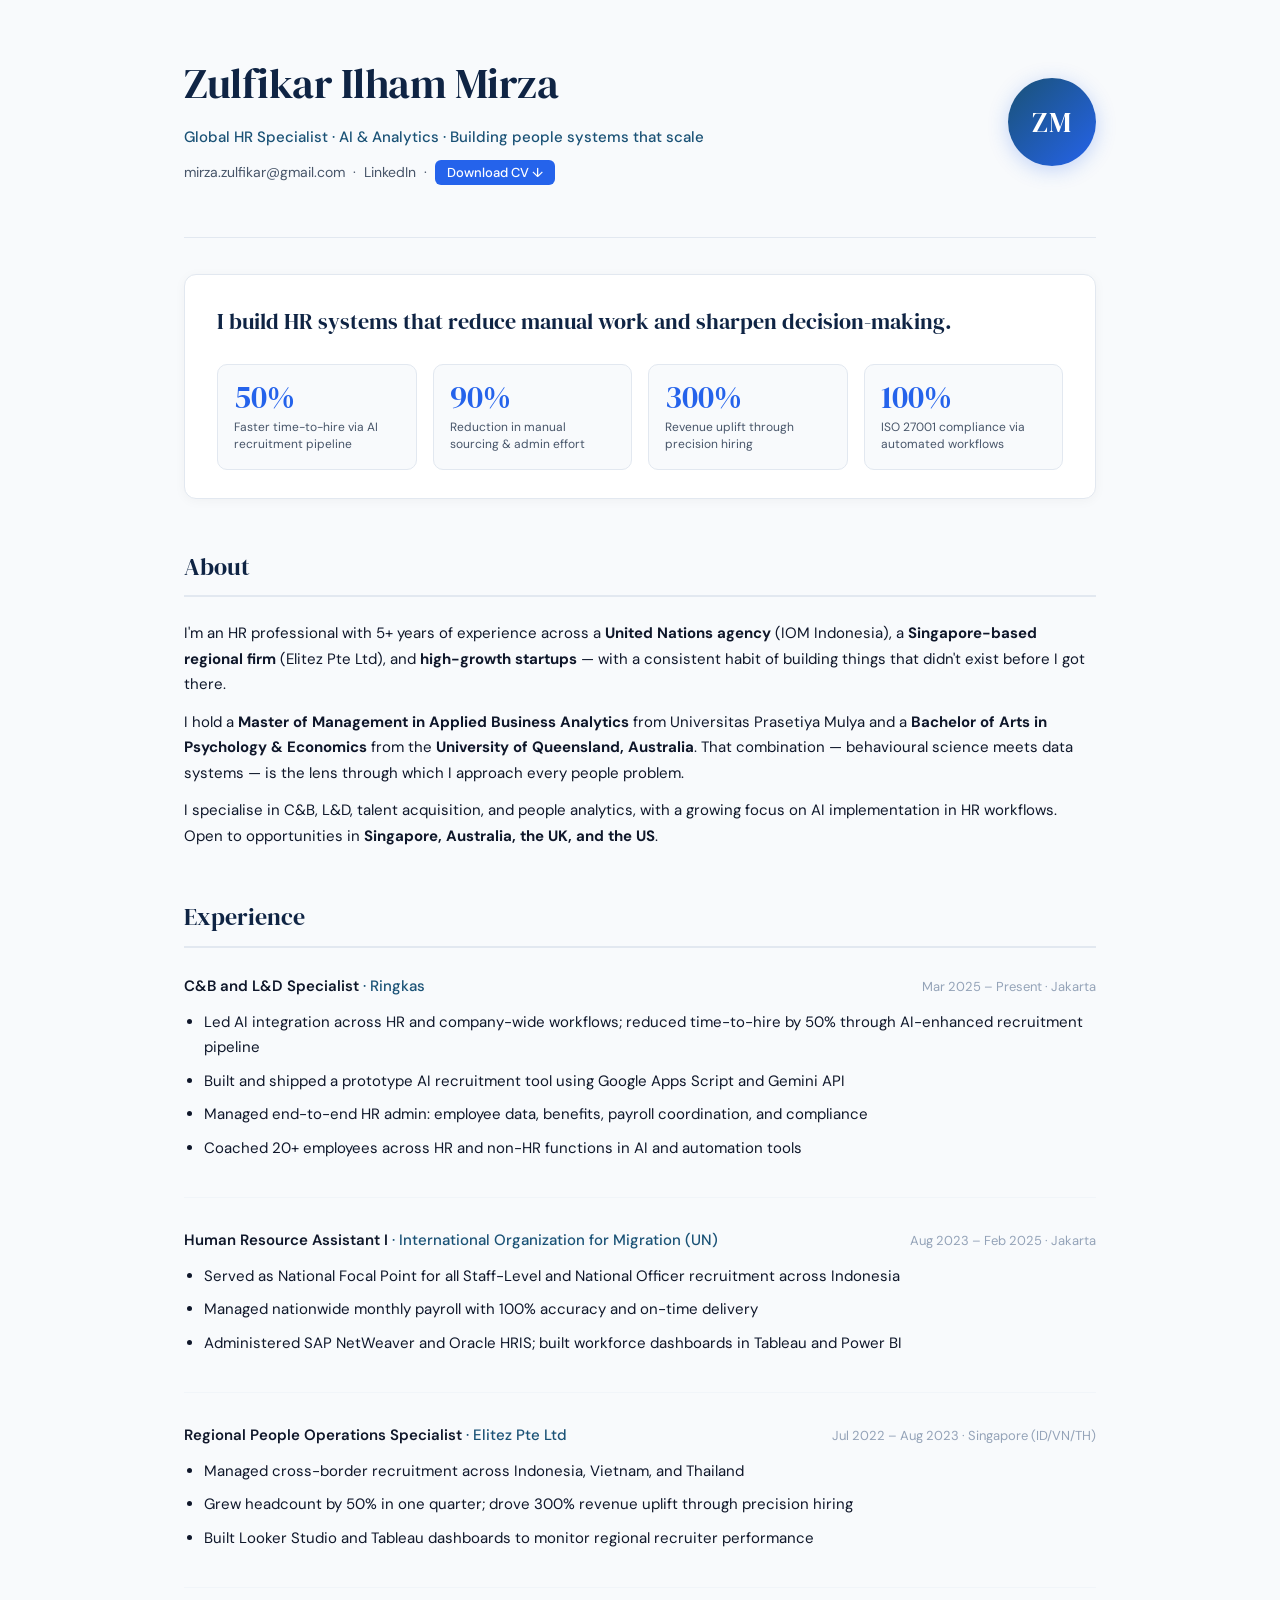
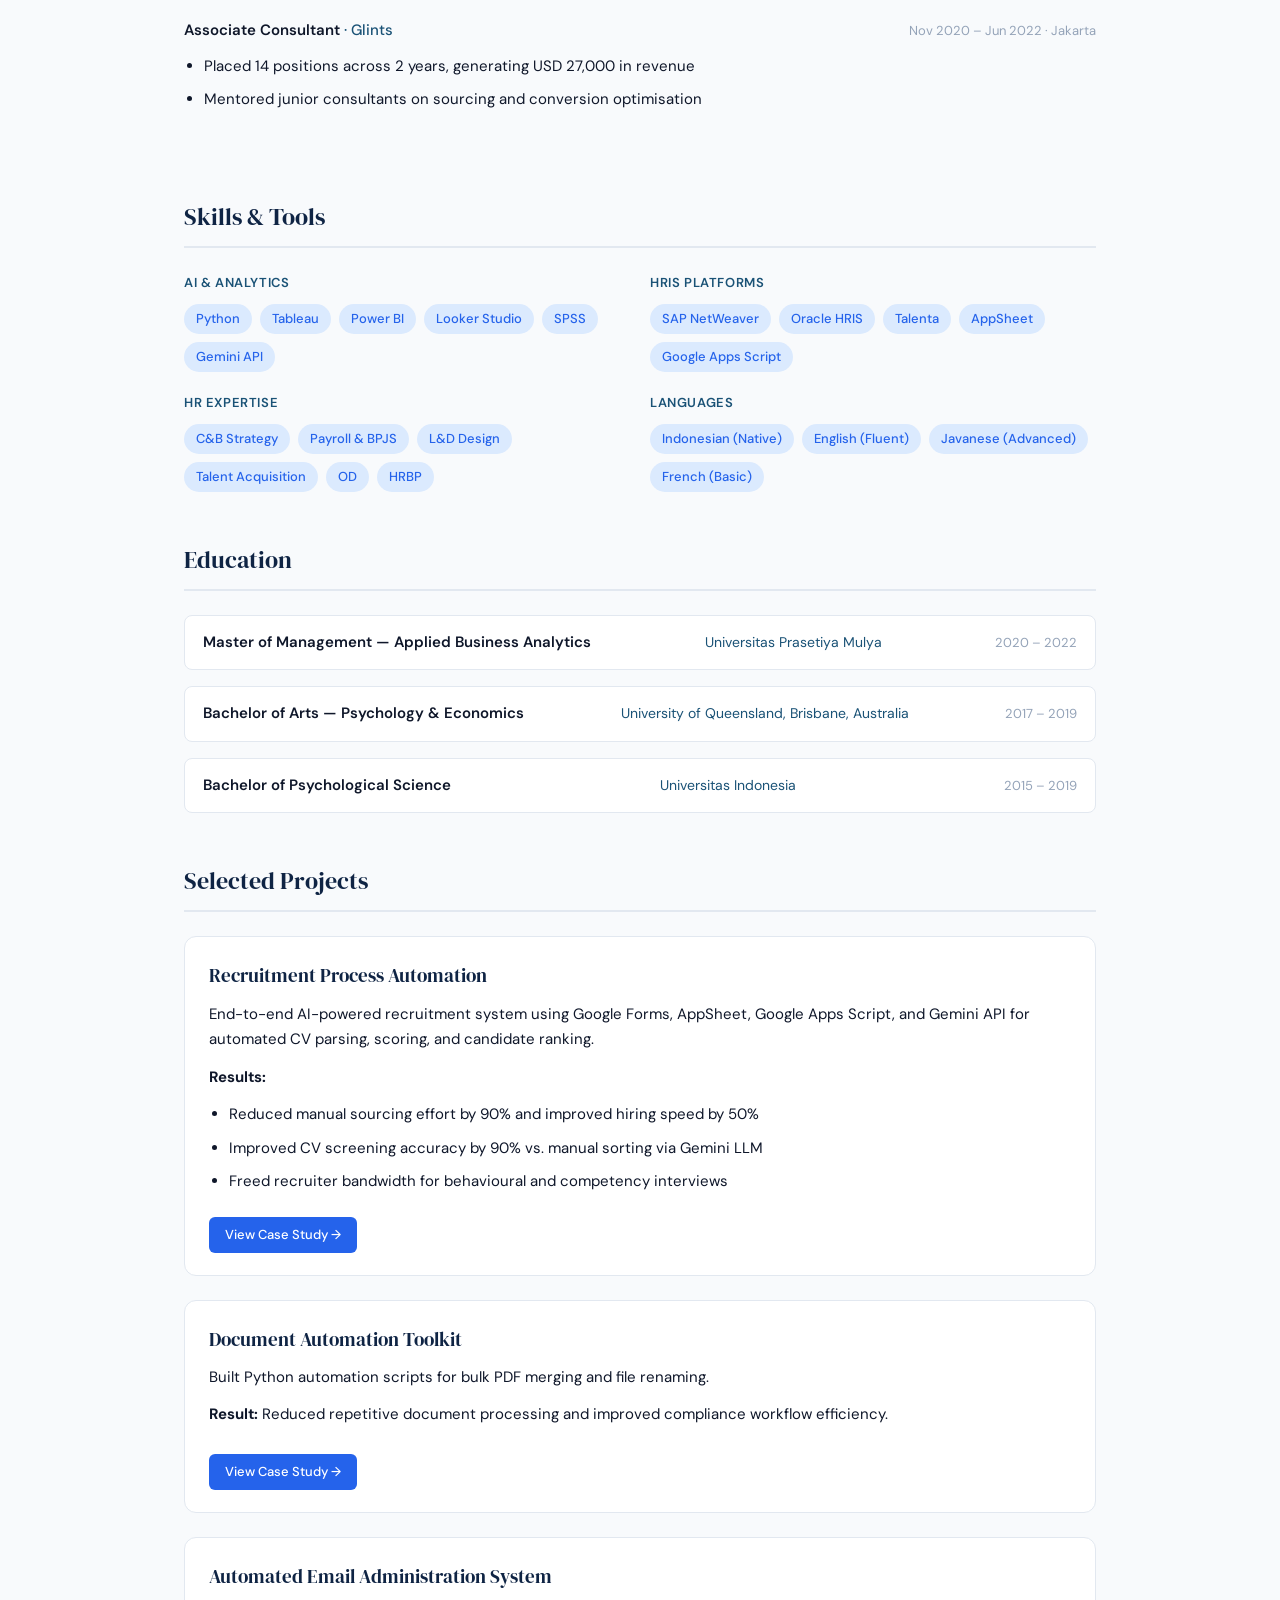
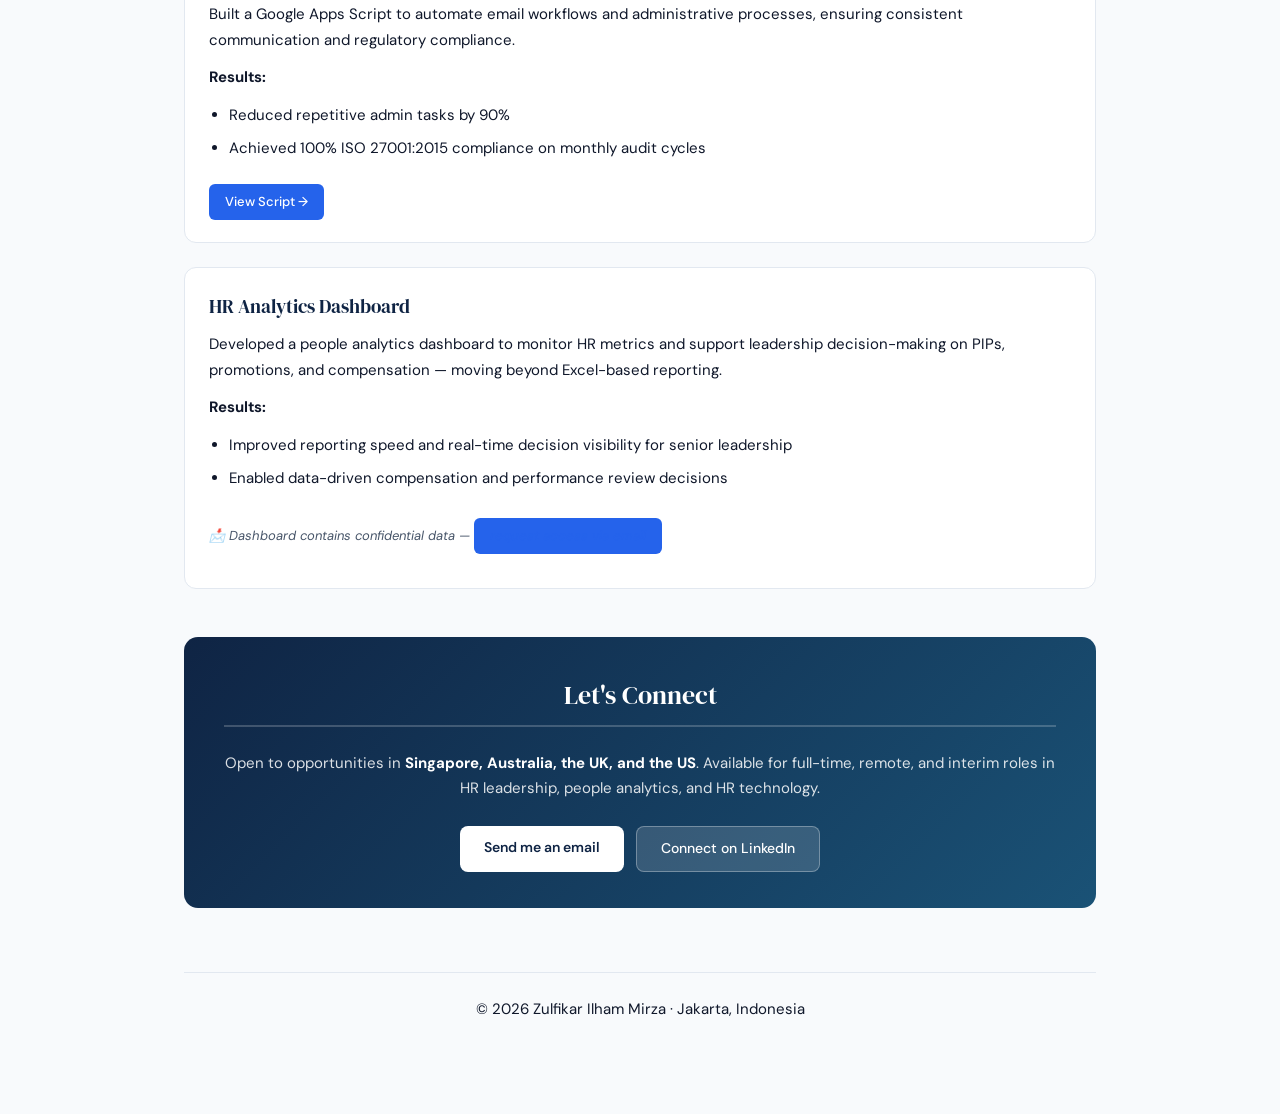
==== commit 5f9315ed: "Update index.html" ====
--- a/index.html
+++ b/index.html
@@ -18,7 +18,7 @@
                 <p class="contact-line">
                     <a href="mailto:mirza.zulfikar@gmail.com">mirza.zulfikar@gmail.com</a> &nbsp;·&nbsp;
                     <a href="https://www.linkedin.com/in/zulfikar-mirza-24b294162/" target="_blank">LinkedIn</a> &nbsp;·&nbsp;
-                    <a href="Zulfikar_CV_International_2026.pdf" class="cv-btn" download>Download CV ↓</a>
+                    <a href="Zulfikar_Ilham_Mirza_CV_2026.pdff" class="cv-btn" download>Download CV ↓</a>
                 </p>
             </div>
             <div class="header-photo">
@@ -198,6 +198,13 @@
                     <li>Freed recruiter bandwidth for behavioural and competency interviews</li>
                 </ul>
                 <a href="recruitment-automation.html">View Case Study →</a>
+                
+            </div>
+            <div class="project">
+                    <h3>Document Automation Toolkit</h3>
+                    <p>Built Python automation scripts for bulk PDF merging and file renaming.</p>
+                    <p><strong>Result:</strong> Reduced repetitive document processing and improved compliance workflow efficiency.</p>
+            <a href="document_automation.html">View Case Study →</a>
             </div>
 
             <div class="project">
